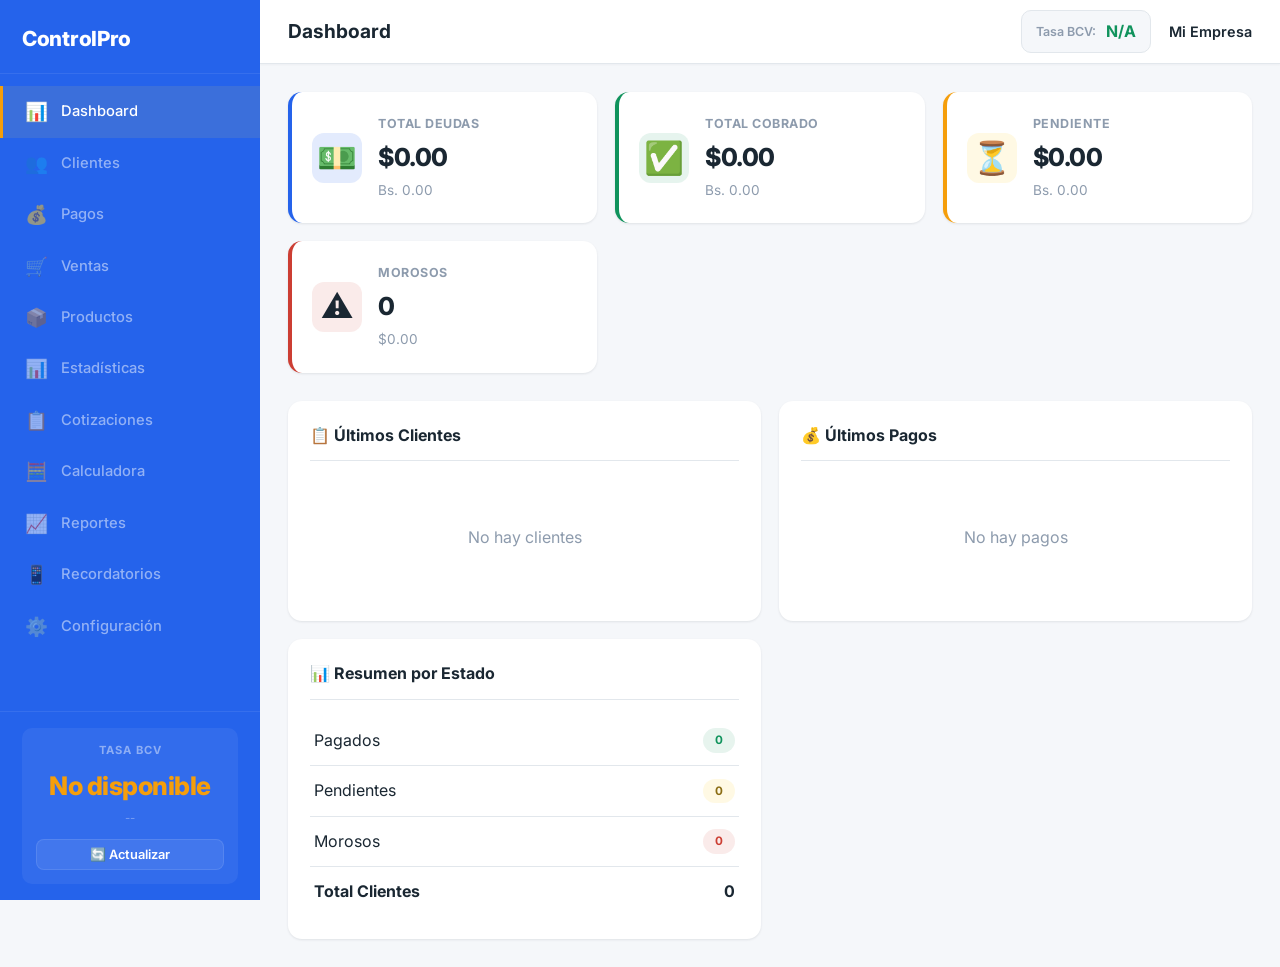
==== index.html @ 700c42d2 "ControlPro v1" ====
<!DOCTYPE html>
<html lang="es">
<head>
    <meta charset="UTF-8">
    <meta name="viewport" content="width=device-width, initial-scale=1.0, maximum-scale=1.0, user-scalable=no">
    <title>ControlPro - Sistema de Gestión de Deudas</title>
    
    <!-- PWA Meta Tags -->
    <meta name="theme-color" content="#2563eb">
    <meta name="apple-mobile-web-app-capable" content="yes">
    <meta name="apple-mobile-web-app-status-bar-style" content="black-translucent">
    <meta name="apple-mobile-web-app-title" content="ControlPro">
    <meta name="description" content="Sistema profesional de gestión de deudas y clientes">
    <meta name="mobile-web-app-capable" content="yes">
    
    <!-- Favicon -->
    <link rel="icon" type="image/svg+xml" href="icon-192.svg">
    <link rel="apple-touch-icon" href="icon-192.svg">
    
    <!-- Manifest -->
    <link rel="manifest" href="manifest.json">
    
    <!-- Fonts -->
    <link rel="preconnect" href="https://fonts.googleapis.com">
    <link href="https://fonts.googleapis.com/css2?family=Inter:wght@300;400;500;600;700&family=Poppins:wght@300;400;500;600;700&display=swap" rel="stylesheet">
    
    <!-- Styles -->
    <link rel="stylesheet" href="style.css">
</head>
<body>
    <div class="app-container">
        <!-- Sidebar -->
        <aside class="sidebar" id="sidebar">
            <div class="sidebar-header">
                <div class="logo-container">
                    <img id="logoImg" src="" alt="Logo" class="logo-img" style="display:none;">
                    <span class="logo-text" id="logoText">ControlPro</span>
                </div>
                <button class="sidebar-toggle" onclick="toggleSidebar()">☰</button>
            </div>
            <nav class="sidebar-nav">
                <a href="#" class="nav-item active" data-section="dashboard">
                    <span class="nav-icon">📊</span>
                    <span class="nav-text">Dashboard</span>
                </a>
                <a href="#" class="nav-item" data-section="clientes">
                    <span class="nav-icon">👥</span>
                    <span class="nav-text">Clientes</span>
                </a>
                <a href="#" class="nav-item" data-section="pagos">
                    <span class="nav-icon">💰</span>
                    <span class="nav-text">Pagos</span>
                </a>
                <a href="#" class="nav-item" data-section="ventas">
                    <span class="nav-icon">🛒</span>
                    <span class="nav-text">Ventas</span>
                </a>
                <a href="#" class="nav-item" data-section="productos">
                    <span class="nav-icon">📦</span>
                    <span class="nav-text">Productos</span>
                </a>
                <a href="#" class="nav-item" data-section="estadisticas">
                    <span class="nav-icon">📊</span>
                    <span class="nav-text">Estadísticas</span>
                </a>
                <a href="#" class="nav-item" data-section="cotizaciones">
                    <span class="nav-icon">📋</span>
                    <span class="nav-text">Cotizaciones</span>
                </a>
                <a href="#" class="nav-item" data-section="calculadora">
                    <span class="nav-icon">🧮</span>
                    <span class="nav-text">Calculadora</span>
                </a>
                <a href="#" class="nav-item" data-section="reportes">
                    <span class="nav-icon">📈</span>
                    <span class="nav-text">Reportes</span>
                </a>
                <a href="#" class="nav-item" data-section="recordatorios">
                    <span class="nav-icon">📱</span>
                    <span class="nav-text">Recordatorios</span>
                </a>
                <a href="#" class="nav-item" data-section="configuracion">
                    <span class="nav-icon">⚙️</span>
                    <span class="nav-text">Configuración</span>
                </a>
            </nav>
            <div class="sidebar-footer">
                <div class="bcv-rate-box">
                    <span class="bcv-label">Tasa BCV</span>
                    <span class="bcv-value" id="tasaBCV">Cargando...</span>
                    <span class="bcv-date" id="fechaBCV">--</span>
                    <button class="btn-refresh" onclick="obtenerTasas()" title="Actualizar">🔄 Actualizar</button>
                </div>
            </div>
        </aside>

        <!-- Main Content -->
        <main class="main-content">
            <!-- Header -->
            <header class="main-header">
                <div class="header-left">
                    <button class="mobile-menu" onclick="toggleSidebar()">☰</button>
                    <h1 id="pageTitle">Dashboard</h1>
                </div>
                <div class="header-right">
                    <div class="currency-display">
                        <span class="currency-label">Tasa BCV:</span>
                        <span class="currency-value" id="headerTasa">Cargando...</span>
                    </div>
                    <div class="user-info">
                        <span id="empresaName">Mi Empresa</span>
                    </div>
                </div>
            </header>

            <!-- Dashboard Section -->
            <section class="content-section active" id="section-dashboard">
                <div class="stats-grid">
                    <div class="stat-card stat-total">
                        <div class="stat-icon">💵</div>
                        <div class="stat-info">
                            <h3>Total Deudas</h3>
                            <p class="stat-primary" id="dashTotalUSD">$0.00</p>
                            <p class="stat-secondary" id="dashTotalBS">Bs. 0.00</p>
                        </div>
                    </div>
                    <div class="stat-card stat-pagado">
                        <div class="stat-icon">✅</div>
                        <div class="stat-info">
                            <h3>Total Cobrado</h3>
                            <p class="stat-primary" id="dashPagadoUSD">$0.00</p>
                            <p class="stat-secondary" id="dashPagadoBS">Bs. 0.00</p>
                        </div>
                    </div>
                    <div class="stat-card stat-pendiente">
                        <div class="stat-icon">⏳</div>
                        <div class="stat-info">
                            <h3>Pendiente</h3>
                            <p class="stat-primary" id="dashPendienteUSD">$0.00</p>
                            <p class="stat-secondary" id="dashPendienteBS">Bs. 0.00</p>
                        </div>
                    </div>
                    <div class="stat-card stat-morosos">
                        <div class="stat-icon">⚠️</div>
                        <div class="stat-info">
                            <h3>Morosos</h3>
                            <p class="stat-primary" id="dashMorosos">0</p>
                            <p class="stat-secondary" id="dashMorososMonto">$0.00</p>
                        </div>
                    </div>
                </div>

                <div class="dashboard-grid">
                    <div class="dashboard-card">
                        <h3>📋 Últimos Clientes</h3>
                        <div id="ultimosClientes"></div>
                    </div>
                    <div class="dashboard-card">
                        <h3>💰 Últimos Pagos</h3>
                        <div id="ultimosPagos"></div>
                    </div>
                    <div class="dashboard-card">
                        <h3>📊 Resumen por Estado</h3>
                        <div id="resumenEstados"></div>
                    </div>
                </div>
            </section>

            <!-- Clientes Section -->
            <section class="content-section" id="section-clientes">
                <div class="section-header">
                    <h2>Gestión de Clientes</h2>
                    <button class="btn-primary" onclick="abrirModalCliente()">+ Nuevo Cliente</button>
                </div>
                
                <div class="filters-bar">
                    <div class="search-box">
                        <input type="text" id="buscarCliente" placeholder="Buscar por nombre, teléfono o email...">
                    </div>
                    <div class="filter-buttons">
                        <button class="filter-btn active" data-filter="todos">Todos</button>
                        <button class="filter-btn" data-filter="pendiente">Pendientes</button>
                        <button class="filter-btn" data-filter="pagado">Pagados</button>
                        <button class="filter-btn" data-filter="moroso">Morosos</button>
                    </div>
                </div>

                <div id="clientesContainer" class="clients-grid"></div>
            </section>

            <!-- Pagos Section -->
            <section class="content-section" id="section-pagos">
                <div class="section-header">
                    <h2>Historial de Pagos</h2>
                </div>
                
                <div class="filters-bar">
                    <div class="search-box">
                        <input type="text" id="buscarPago" placeholder="🔍 Buscar pago...">
                    </div>
                    <div class="date-filter">
                        <input type="date" id="fechaDesde" placeholder="Desde">
                        <input type="date" id="fechaHasta" placeholder="Hasta">
                        <button class="btn-secondary" onclick="filtrarPagos()">Filtrar</button>
                    </div>
                </div>

                <div class="table-container">
                    <table class="data-table">
                        <thead>
                            <tr>
                                <th>Fecha</th>
                                <th>Cliente</th>
                                <th>Monto USD</th>
                                <th>Monto BS</th>
                                <th>Método</th>
                                <th>Notas</th>
                            </tr>
                        </thead>
                        <tbody id="pagosTableBody">
                        </tbody>
                    </table>
                </div>
            </section>

            <!-- Ventas Section (Punto de Venta) -->
            <section class="content-section" id="section-ventas">
                <div class="section-header">
                    <h2>🛒 Punto de Venta</h2>
                    <button class="btn-primary" onclick="nuevaVenta()">+ Nueva Venta</button>
                </div>

                <div class="pos-container">
                    <div class="pos-products">
                        <div class="pos-search-row">
                            <div class="search-box">
                                <input type="text" id="buscarProductoVenta" placeholder="Buscar producto..." oninput="buscarProductoParaVenta()">
                            </div>
                            <select id="ordenVenta" onchange="renderProductosVenta()">
                                <option value="nombre-asc">Nombre A-Z</option>
                                <option value="nombre-desc">Nombre Z-A</option>
                                <option value="precio-asc">Menor precio</option>
                                <option value="precio-desc">Mayor precio</option>
                                <option value="stock-desc">Mas stock</option>
                                <option value="stock-asc">Menos stock</option>
                                <option value="agotados">Solo agotados</option>
                            </select>
                        </div>
                        <div class="products-grid" id="productsGridVenta"></div>
                    </div>
                    <div class="pos-cart">
                        <h3>🛍️ Carrito</h3>
                        <div class="cart-items" id="cartItems">
                            <p class="empty-cart">Carrito vacío</p>
                        </div>
                        <div class="cart-summary">
                            <div class="cart-row">
                                <span>Subtotal:</span>
                                <span id="cartSubtotal">$0.00</span>
                            </div>
                            <div class="cart-row">
                                <span>IVA (16%):</span>
                                <span id="cartIVA">$0.00</span>
                            </div>
                            <div class="cart-row cart-total">
                                <span>TOTAL:</span>
                                <span id="cartTotal">$0.00</span>
                            </div>
                            <div class="cart-row cart-total-bs">
                                <span>Total BS:</span>
                                <span id="cartTotalBS">Bs. 0.00</span>
                            </div>
                        </div>
                        <div class="cart-client">
                            <label>Cliente</label>
                            <div class="cart-client-row">
                                <select id="ventaCliente">
                                    <option value="">Público general</option>
                                </select>
                                <button class="btn-sm btn-primary" onclick="abrirModalClienteRapido()" title="Nuevo cliente">+</button>
                            </div>
                        </div>
                        <div class="cart-method">
                            <label>Método de Pago</label>
                            <select id="ventaMetodo">
                                <option value="efectivo">Efectivo</option>
                                <option value="transferencia">Transferencia</option>
                                <option value="pago movil">Pago Movil</option>
                                <option value="zelle">Zelle</option>
                                <option value="tarjeta">Tarjeta</option>
                            </select>
                        </div>
                        <button class="btn-primary btn-full" onclick="procesarVenta()" id="btnProcesarVenta">Procesar Venta</button>
                        <button class="btn-warning btn-full" onclick="procesarVentaFiada()" id="btnVentaFiada">Venta Fiada</button>
                        <button class="btn-secondary btn-full" onclick="limpiarCarrito()">Vaciar Carrito</button>
                    </div>
                </div>

                <div class="section-header" style="margin-top:30px;">
                    <h2>📋 Historial de Ventas</h2>
                    <div>
                        <input type="date" id="ventasFechaDesde" style="padding:8px;border-radius:8px;border:1px solid #ddd;">
                        <input type="date" id="ventasFechaHasta" style="padding:8px;border-radius:8px;border:1px solid #ddd;">
                        <button class="btn-secondary" onclick="filtrarVentas()">Filtrar</button>
                        <button class="btn-secondary" onclick="exportarVentasCSV()">📥 CSV</button>
                    </div>
                </div>
                <div class="table-container">
                    <table class="data-table">
                        <thead>
                            <tr>
                                <th>#</th>
                                <th>Fecha</th>
                                <th>Cliente</th>
                                <th>Productos</th>
                                <th>Total USD</th>
                                <th>Total BS</th>
                                <th>Método</th>
                                <th>Acciones</th>
                            </tr>
                        </thead>
                        <tbody id="ventasTableBody"></tbody>
                    </table>
                </div>
            </section>

            <!-- Productos Section -->
            <section class="content-section" id="section-productos">
                <div class="section-header">
                    <h2>📦 Gestión de Productos</h2>
                    <button class="btn-primary" onclick="abrirModalProducto()">+ Nuevo Producto</button>
                </div>

                <div class="filters-bar">
                    <div class="search-box">
                        <input type="text" id="buscarProducto" placeholder="Buscar producto..." oninput="renderProductos()">
                    </div>
                    <select id="ordenProductos" onchange="renderProductos()">
                        <option value="nombre-asc">Nombre A-Z</option>
                        <option value="nombre-desc">Nombre Z-A</option>
                        <option value="precio-asc">Menor precio</option>
                        <option value="precio-desc">Mayor precio</option>
                        <option value="stock-desc">Mas stock</option>
                        <option value="stock-asc">Menos stock</option>
                        <option value="agotados">Solo agotados</option>
                    </select>
                </div>

                <div class="table-container">
                    <table class="data-table">
                        <thead>
                            <tr>
                                <th>Código</th>
                                <th>Nombre</th>
                                <th>Descripción</th>
                                <th>Precio USD</th>
                                <th>Precio BS</th>
                                <th>Stock</th>
                                <th>Categoría</th>
                                <th>Estado</th>
                                <th>Acciones</th>
                            </tr>
                        </thead>
                        <tbody id="productosTableBody"></tbody>
                    </table>
                </div>
            </section>

            <!-- Estadísticas Section -->
            <section class="content-section" id="section-estadisticas">
                <div class="section-header">
                    <h2>📊 Estadísticas y Gráficas</h2>
                    <div>
                        <select id="statsPeriodo" onchange="cargarEstadisticas()">
                            <option value="mes">Este Mes</option>
                            <option value="trimestre">Último Trimestre</option>
                            <option value="ano">Este Año</option>
                            <option value="todo">Todo</option>
                        </select>
                    </div>
                </div>

                <div class="stats-grid">
                    <div class="stat-card stat-total">
                        <div class="stat-icon">💰</div>
                        <div class="stat-info">
                            <h3>Ventas del Mes</h3>
                            <p class="stat-primary" id="statsVentasMesUSD">$0.00</p>
                            <p class="stat-secondary" id="statsVentasMesBS">Bs. 0.00</p>
                        </div>
                    </div>
                    <div class="stat-card stat-pagado">
                        <div class="stat-icon">📦</div>
                        <div class="stat-info">
                            <h3>Productos Vendidos</h3>
                            <p class="stat-primary" id="statsProductosVendidos">0</p>
                            <p class="stat-secondary" id="statsTicketPromedio">Ticket promedio: $0.00</p>
                        </div>
                    </div>
                    <div class="stat-card stat-pendiente">
                        <div class="stat-icon">👥</div>
                        <div class="stat-info">
                            <h3>Clientes Atendidos</h3>
                            <p class="stat-primary" id="statsClientesAtendidos">0</p>
                            <p class="stat-secondary" id="statsClientesNuevosMes">0 nuevos este mes</p>
                        </div>
                    </div>
                    <div class="stat-card stat-morosos">
                        <div class="stat-icon">📈</div>
                        <div class="stat-info">
                            <h3>Mejor Día</h3>
                            <p class="stat-primary" id="statsMejorDia">--</p>
                            <p class="stat-secondary" id="statsMejorDiaMonto">$0.00</p>
                        </div>
                    </div>
                </div>

                <div class="dashboard-grid">
                    <div class="dashboard-card chart-card">
                        <h3>📈 Ventas por Mes</h3>
                        <canvas id="chartVentasMes" height="250"></canvas>
                    </div>
                    <div class="dashboard-card chart-card">
                        <h3>🥧 Ventas por Método de Pago</h3>
                        <canvas id="chartMetodosPago" height="250"></canvas>
                    </div>
                    <div class="dashboard-card chart-card">
                        <h3>🏆 Top Productos Más Vendidos</h3>
                        <div id="topProductosVendidos"></div>
                    </div>
                    <div class="dashboard-card chart-card">
                        <h3>📊 Ventas por Día de Semana</h3>
                        <canvas id="chartDiasSemana" height="250"></canvas>
                    </div>
                </div>
            </section>

            <!-- Cotizaciones Section -->
            <section class="content-section" id="section-cotizaciones">
                <div class="section-header">
                    <h2>📋 Cotizaciones</h2>
                    <button class="btn-primary" onclick="nuevaCotizacion()">+ Nueva Cotización</button>
                </div>

                <div class="cotizador-container" id="cotizadorForm" style="display:none;">
                    <div class="cotizador-grid">
                        <div class="cotizador-productos">
                            <h3>Productos</h3>
                            <div class="search-box">
                                <input type="text" id="buscarProductoCotizacion" placeholder="🔍 Buscar producto..." oninput="buscarProductoParaCotizacion()">
                            </div>
                            <div class="products-grid" id="productsGridCotizacion"></div>
                        </div>
                        <div class="cotizador-carrito">
                            <h3>📝 Detalle Cotización</h3>
                            <div class="form-group">
                                <label>Cliente</label>
                                <select id="cotizacionCliente">
                                    <option value="">Sin cliente</option>
                                </select>
                            </div>
                            <div class="form-group">
                                <label>Validez</label>
                                <select id="cotizacionValidez">
                                    <option value="7">7 días</option>
                                    <option value="15" selected>15 días</option>
                                    <option value="30">30 días</option>
                                </select>
                            </div>
                            <div class="form-group">
                                <label>Notas</label>
                                <textarea id="cotizacionNotas" rows="2" placeholder="Condiciones, notas..."></textarea>
                            </div>
                            <div class="cart-items" id="cotizacionItems">
                                <p class="empty-cart">Agregue productos</p>
                            </div>
                            <div class="cart-summary">
                                <div class="cart-row">
                                    <span>Subtotal:</span>
                                    <span id="cotizacionSubtotal">$0.00</span>
                                </div>
                                <div class="cart-row">
                                    <span>IVA (16%):</span>
                                    <span id="cotizacionIVA">$0.00</span>
                                </div>
                                <div class="cart-row cart-total">
                                    <span>TOTAL:</span>
                                    <span id="cotizacionTotal">$0.00</span>
                                </div>
                                <div class="cart-row cart-total-bs">
                                    <span>Total BS:</span>
                                    <span id="cotizacionTotalBS">Bs. 0.00</span>
                                </div>
                            </div>
                            <button class="btn-primary btn-full" onclick="enviarCotizacionWhatsApp()">📱 Enviar por WhatsApp</button>
                            <button class="btn-secondary btn-full" onclick="guardarCotizacion()">💾 Guardar Cotización</button>
                            <button class="btn-secondary btn-full" onclick="cancelarCotizacion()">❌ Cancelar</button>
                        </div>
                    </div>
                </div>

                <div class="table-container" style="margin-top:20px;">
                    <table class="data-table">
                        <thead>
                            <tr>
                                <th>#</th>
                                <th>Fecha</th>
                                <th>Cliente</th>
                                <th>Productos</th>
                                <th>Total</th>
                                <th>Validez</th>
                                <th>Estado</th>
                                <th>Acciones</th>
                            </tr>
                        </thead>
                        <tbody id="cotizacionesTableBody"></tbody>
                    </table>
                </div>
            </section>

            <!-- Calculadora Section -->
            <section class="content-section" id="section-calculadora">
                <div class="section-header">
                    <h2>🧮 Calculadora de Cambio</h2>
                </div>
                <div class="calculadora-container">
                    <div class="calc-card">
                        <h3>Tasa BCV Actual</h3>
                        <div class="calc-tasa" id="calcTasaBCV">Cargando...</div>
                        <div class="calc-tasa-sub" id="calcTasaFecha">--</div>
                    </div>
                    <div class="calc-card">
                        <h3>Converter</h3>
                        <div class="calc-row">
                            <div class="calc-input-group">
                                <label>USD ($)</label>
                                <input type="number" id="calcUSD" step="0.01" placeholder="0.00" oninput="convertirUSD()">
                            </div>
                            <div class="calc-arrow">→</div>
                            <div class="calc-input-group">
                                <label>BS (Bs.)</label>
                                <input type="number" id="calcBS" step="0.01" placeholder="0.00" oninput="convertirBS()">
                            </div>
                        </div>
                    </div>
                    <div class="calc-card">
                        <h3>Conversiones Rápidas</h3>
                        <div class="quick-conversions" id="quickConversions"></div>
                    </div>
                    <div class="calc-card">
                        <h3>Calculadora</h3>
                        <div class="calc-display" id="calcDisplay">0</div>
                        <div class="calc-buttons">
                            <button onclick="calcInput('7')">7</button>
                            <button onclick="calcInput('8')">8</button>
                            <button onclick="calcInput('9')">9</button>
                            <button class="calc-op" onclick="calcInput('/')">÷</button>
                            <button onclick="calcInput('4')">4</button>
                            <button onclick="calcInput('5')">5</button>
                            <button onclick="calcInput('6')">6</button>
                            <button class="calc-op" onclick="calcInput('*')">×</button>
                            <button onclick="calcInput('1')">1</button>
                            <button onclick="calcInput('2')">2</button>
                            <button onclick="calcInput('3')">3</button>
                            <button class="calc-op" onclick="calcInput('-')">−</button>
                            <button onclick="calcInput('0')">0</button>
                            <button onclick="calcInput('.')">.</button>
                            <button onclick="calcClear()">C</button>
                            <button class="calc-op" onclick="calcInput('+')">+</button>
                            <button class="calc-eq" onclick="calcResult()">=</button>
                        </div>
                    </div>
                </div>
            </section>

            <!-- Reportes Section -->
            <section class="content-section" id="section-reportes">
                <div class="section-header">
                    <h2>Reportes y Análisis</h2>
                    <div class="report-actions">
                        <button class="btn-secondary" onclick="exportarCSV()">📥 Exportar CSV</button>
                        <button class="btn-secondary" onclick="imprimirReporte()">🖨️ Imprimir</button>
                    </div>
                </div>
                
                <div class="reports-grid">
                    <div class="report-card">
                        <h3>📊 Resumen General</h3>
                        <div id="resumenGeneral"></div>
                    </div>
                    <div class="report-card">
                        <h3>📅 Pagos por Mes</h3>
                        <div id="pagosPorMes"></div>
                    </div>
                    <div class="report-card">
                        <h3>🏆 Top Clientes</h3>
                        <div id="topClientes"></div>
                    </div>
                    <div class="report-card">
                        <h3>⚠️ Clientes Morosos</h3>
                        <div id="clientesMorososList"></div>
                    </div>
                </div>
            </section>

            <!-- Recordatorios Section -->
            <section class="content-section" id="section-recordatorios">
                <div class="section-header">
                    <h2>📱 Recordatorios WhatsApp</h2>
                </div>
                
                <div class="recordatorio-info">
                    <p>Envía recordatorios de pago personalizados por WhatsApp a tus clientes.</p>
                </div>

                <div class="recordatorios-list" id="recordatoriosList">
                </div>
            </section>

            <!-- Configuración Section -->
            <section class="content-section" id="section-configuracion">
                <div class="section-header">
                    <h2>⚙️ Configuración</h2>
                </div>
                
                <div class="config-grid">
                    <div class="config-card">
                        <h3>🏢 Datos de la Empresa</h3>
                        <div class="config-form">
                            <div class="form-group">
                                <label>Nombre de la Empresa</label>
                                <input type="text" id="configEmpresa" placeholder="Mi Empresa C.A.">
                            </div>
                            <div class="form-group">
                                <label>Teléfono</label>
                                <input type="tel" id="configTelefono" placeholder="+58 412 1234567">
                            </div>
                            <div class="form-group">
                                <label>Email</label>
                                <input type="email" id="configEmail" placeholder="contacto@empresa.com">
                            </div>
                            <div class="form-group">
                                <label>Dirección</label>
                                <input type="text" id="configDireccion" placeholder="Caracas, Venezuela">
                            </div>
                            <button class="btn-primary" onclick="guardarConfigEmpresa()">Guardar Datos</button>
                        </div>
                    </div>

                    <div class="config-card">
                        <h3>🎨 Personalización Visual</h3>
                        <div class="config-form">
                            <div class="form-group">
                                <label>Logo de la Empresa</label>
                                <div class="logo-upload">
                                    <input type="file" id="logoUpload" accept="image/*" onchange="subirLogo(event)">
                                    <div class="logo-preview" id="logoPreview">
                                        <span>Sin logo</span>
                                    </div>
                                </div>
                                <button class="btn-secondary" onclick="eliminarLogo()">Eliminar Logo</button>
                            </div>
                            <div class="form-group">
                                <label>Color Principal</label>
                                <div class="color-picker-row">
                                    <input type="color" id="colorPrimario" value="#2563eb">
                                    <span id="colorPrimarioHex">#2563eb</span>
                                </div>
                            </div>
                            <div class="form-group">
                                <label>Color Secundario</label>
                                <div class="color-picker-row">
                                    <input type="color" id="colorSecundario" value="#10b981">
                                    <span id="colorSecundarioHex">#10b981</span>
                                </div>
                            </div>
                            <div class="form-group">
                                <label>Color de Acento</label>
                                <div class="color-picker-row">
                                    <input type="color" id="colorAcento" value="#f59e0b">
                                    <span id="colorAcentoHex">#f59e0b</span>
                                </div>
                            </div>
                            <div class="form-group">
                                <label>Tipo de Fuente</label>
                                <select id="configFont">
                                    <option value="'Inter', sans-serif">Inter</option>
                                    <option value="'Poppins', sans-serif">Poppins</option>
                                    <option value="'Segoe UI', sans-serif">Segoe UI</option>
                                    <option value="Arial, sans-serif">Arial</option>
                                </select>
                            </div>
                            <div class="form-group">
                                <label>Tamaño de Fuente Base</label>
                                <select id="configFontSize">
                                    <option value="14px">Pequeño (14px)</option>
                                    <option value="16px" selected>Normal (16px)</option>
                                    <option value="18px">Grande (18px)</option>
                                </select>
                            </div>
                            <button class="btn-primary" onclick="aplicarPersonalizacion()">Aplicar Cambios</button>
                        </div>
                    </div>

                    <div class="config-card">
                        <h3>💱 Configuración de Moneda</h3>
                        <div class="config-form">
                            <div class="form-group">
                                <label>Moneda Principal</label>
                                <select id="configMonedaPrincipal">
                                    <option value="USD">Dólares ($)</option>
                                    <option value="BS">Bolívares (Bs.)</option>
                                </select>
                            </div>
                            <div class="form-group">
                                <label>Mostrar ambas monedas</label>
                                <label class="toggle-switch">
                                    <input type="checkbox" id="configAmbasMonedas" checked>
                                    <span class="toggle-slider"></span>
                                </label>
                            </div>
                            <button class="btn-primary" onclick="guardarConfigMoneda()">Guardar</button>
                        </div>
                    </div>

                    <div class="config-card">
                        <h3>📱 Mensajes de WhatsApp</h3>
                        <div class="config-form">
                            <div class="form-group">
                                <label>Mensaje de Recordatorio (Pendiente)</label>
                                <textarea id="msgRecordatorio" rows="4">Hola {nombre}, te recordamos tu pago pendiente de ${monto} (Bs. {monto_bs}). Vence el {fecha}. ¿Ya realizaste tu pago?</textarea>
                            </div>
                            <div class="form-group">
                                <label>Mensaje de Atraso</label>
                                <textarea id="msgAtraso" rows="4">Hola {nombre}, tu pago de ${monto} (Bs. {monto_bs}) está atrasado por {dias} días. Por favor ponte al día. ¡Gracias!</textarea>
                            </div>
                            <button class="btn-primary" onclick="guardarMensajes()">Guardar Mensajes</button>
                        </div>
                    </div>

                    <div class="config-card">
                        <h3>🗄️ Datos</h3>
                        <div class="config-form">
                            <button class="btn-secondary" onclick="exportarDatos()">📥 Exportar Todos los Datos</button>
                            <button class="btn-secondary" onclick="document.getElementById('importarInput').click()">📤 Importar Datos</button>
                            <input type="file" id="importarInput" accept=".json" style="display:none" onchange="importarDatos(event)">
                            <button class="btn-danger" onclick="limpiarTodosDatos()">🗑️ Limpiar Todos los Datos</button>
                        </div>
                    </div>
                </div>
            </section>
        </main>
    </div>

    <!-- Modal Agregar/Editar Cliente -->
    <div class="modal" id="clienteModal">
        <div class="modal-content modal-lg">
            <div class="modal-header">
                <h2 id="clienteModalTitle">Nuevo Cliente</h2>
                <span class="close-modal" onclick="cerrarModal('clienteModal')">&times;</span>
            </div>
            <form id="clienteForm">
                <input type="hidden" id="clienteEditId">
                <div class="form-row">
                    <div class="form-group">
                        <label>Nombre *</label>
                        <input type="text" id="cNombre" required>
                    </div>
                    <div class="form-group">
                        <label>Cédula/RIF</label>
                        <input type="text" id="cCedula" placeholder="V-12345678">
                    </div>
                </div>
                <div class="form-row">
                    <div class="form-group">
                        <label>Teléfono (WhatsApp) *</label>
                        <input type="tel" id="cTelefono" placeholder="+58 412 1234567" required>
                    </div>
                    <div class="form-group">
                        <label>Email</label>
                        <input type="email" id="cEmail">
                    </div>
                </div>
                <div class="form-row">
                    <div class="form-group">
                        <label>Moneda *</label>
                        <select id="cMoneda">
                            <option value="USD">Dólares ($)</option>
                            <option value="BS">Bolívares (Bs.)</option>
                        </select>
                    </div>
                    <div class="form-group">
                        <label>Monto Total *</label>
                        <input type="number" id="cMonto" step="0.01" min="0" required>
                    </div>
                </div>
                <div class="form-row">
                    <div class="form-group">
                        <label>Equivalente</label>
                        <input type="text" id="cMontoConvertido" readonly class="input-readonly">
                    </div>
                    <div class="form-group">
                        <label>Tasa BCV al crear</label>
                        <input type="text" id="cTasaBCV" readonly class="input-readonly">
                    </div>
                </div>
                <div class="form-row">
                    <div class="form-group">
                        <label>Fecha Inicio *</label>
                        <input type="date" id="cFechaInicio" required>
                    </div>
                    <div class="form-group">
                        <label>Fecha Vencimiento *</label>
                        <input type="date" id="cFechaVencimiento" required>
                    </div>
                </div>
                <div class="form-group">
                    <label>Dirección</label>
                    <input type="text" id="cDireccion" placeholder="Dirección del cliente">
                </div>
                <div class="form-group">
                    <label>Descripción / Notas</label>
                    <textarea id="cDescripcion" rows="2"></textarea>
                </div>
                <div class="modal-actions">
                    <button type="button" class="btn-secondary" onclick="cerrarModal('clienteModal')">Cancelar</button>
                    <button type="submit" class="btn-primary">Guardar Cliente</button>
                </div>
            </form>
        </div>
    </div>

    <!-- Modal Registrar Pago -->
    <div class="modal" id="pagoModal">
        <div class="modal-content">
            <div class="modal-header">
                <h2>Registrar Pago</h2>
                <span class="close-modal" onclick="cerrarModal('pagoModal')">&times;</span>
            </div>
            <form id="pagoForm">
                <input type="hidden" id="pClienteId">
                <input type="hidden" id="pClienteMoneda">
                <div class="pago-cliente-info" id="pagoClienteInfo"></div>
                <div class="form-group">
                    <label>Monto del Pago *</label>
                    <input type="number" id="pMonto" step="0.01" min="0" required>
                    <small id="pMontoInfo"></small>
                </div>
                <div class="form-group">
                    <label>Equivalente</label>
                    <input type="text" id="pMontoConvertido" readonly class="input-readonly">
                </div>
                <div class="form-group">
                    <label>Fecha del Pago *</label>
                    <input type="date" id="pFecha" required>
                </div>
                <div class="form-group">
                    <label>Método de Pago *</label>
                    <select id="pMetodo">
                        <option value="efectivo">Efectivo</option>
                        <option value="transferencia">Transferencia</option>
                        <option value="pago movil">Pago Móvil</option>
                        <option value="zelle">Zelle</option>
                        <option value="paypal">PayPal</option>
                        <option value="tarjeta">Tarjeta</option>
                        <option value="otro">Otro</option>
                    </select>
                </div>
                <div class="form-group">
                    <label>Referencia / Número</label>
                    <input type="text" id="pReferencia" placeholder="Número de referencia">
                </div>
                <div class="form-group">
                    <label>Notas</label>
                    <textarea id="pNotas" rows="2"></textarea>
                </div>
                <div class="modal-actions">
                    <button type="button" class="btn-secondary" onclick="cerrarModal('pagoModal')">Cancelar</button>
                    <button type="submit" class="btn-primary">Registrar Pago</button>
                </div>
            </form>
        </div>
    </div>

    <!-- Modal Detalles Cliente -->
    <div class="modal" id="detallesModal">
        <div class="modal-content modal-lg">
            <div class="modal-header">
                <h2>Detalles del Cliente</h2>
                <span class="close-modal" onclick="cerrarModal('detallesModal')">&times;</span>
            </div>
            <div id="detallesContenido"></div>
        </div>
    </div>

    <!-- Modal Producto -->
    <div class="modal" id="productoModal">
        <div class="modal-content">
            <div class="modal-header">
                <h2 id="productoModalTitle">Nuevo Producto</h2>
                <span class="close-modal" onclick="cerrarModal('productoModal')">&times;</span>
            </div>
            <form id="productoForm">
                <input type="hidden" id="productoEditId">
                <div class="form-row">
                    <div class="form-group">
                        <label>Código *</label>
                        <input type="text" id="prodCodigo" placeholder="Ej: PROD001" required>
                    </div>
                    <div class="form-group">
                        <label>Nombre *</label>
                        <input type="text" id="prodNombre" required>
                    </div>
                </div>
                <div class="form-group">
                    <label>Descripción</label>
                    <textarea id="prodDescripcion" rows="2"></textarea>
                </div>
                <div class="form-row">
                    <div class="form-group">
                        <label>Precio USD *</label>
                        <input type="number" id="prodPrecioUSD" step="0.01" min="0" required oninput="convertirPrecioProd()">
                    </div>
                    <div class="form-group">
                        <label>Precio BS</label>
                        <input type="text" id="prodPrecioBS" readonly class="input-readonly">
                    </div>
                </div>
                <div class="form-row">
                    <div class="form-group">
                        <label>Stock *</label>
                        <input type="number" id="prodStock" min="0" required>
                    </div>
                    <div class="form-group">
                        <label>Categoría</label>
                        <input type="text" id="prodCategoria" placeholder="Ej: Electrónica">
                    </div>
                </div>
                <div class="modal-actions">
                    <button type="button" class="btn-secondary" onclick="cerrarModal('productoModal')">Cancelar</button>
                    <button type="submit" class="btn-primary">Guardar Producto</button>
                </div>
            </form>
        </div>
    </div>

    <!-- Modal Detalle Venta -->
    <div class="modal" id="detalleVentaModal">
        <div class="modal-content modal-lg">
            <div class="modal-header">
                <h2>Detalle de Venta</h2>
                <span class="close-modal" onclick="cerrarModal('detalleVentaModal')">&times;</span>
            </div>
            <div id="detalleVentaContenido"></div>
        </div>
    </div>

    <!-- Modal Cliente Rápido (para POS) -->
    <div class="modal" id="clienteRapidoModal">
        <div class="modal-content">
            <div class="modal-header">
                <h2>Nuevo Cliente (Rápido)</h2>
                <span class="close-modal" onclick="cerrarModal('clienteRapidoModal')">&times;</span>
            </div>
            <form id="clienteRapidoForm">
                <div class="form-group">
                    <label>Nombre *</label>
                    <input type="text" id="crNombre" required placeholder="Nombre del cliente">
                </div>
                <div class="form-row">
                    <div class="form-group">
                        <label>Teléfono (WhatsApp) *</label>
                        <input type="tel" id="crTelefono" placeholder="+58 412 1234567" required>
                    </div>
                    <div class="form-group">
                        <label>Cédula/RIF</label>
                        <input type="text" id="crCedula" placeholder="V-12345678">
                    </div>
                </div>
                <div class="form-group">
                    <label>Email</label>
                    <input type="email" id="crEmail">
                </div>
                <div class="modal-actions">
                    <button type="button" class="btn-secondary" onclick="cerrarModal('clienteRapidoModal')">Cancelar</button>
                    <button type="submit" class="btn-primary">Crear y Seleccionar</button>
                </div>
            </form>
        </div>
    </div>

    <!-- Modal Detalle Cotización -->
    <div class="modal" id="detalleCotizacionModal">
        <div class="modal-content modal-lg">
            <div class="modal-header">
                <h2>Detalle de Cotización</h2>
                <span class="close-modal" onclick="cerrarModal('detalleCotizacionModal')">&times;</span>
            </div>
            <div id="detalleCotizacionContenido"></div>
        </div>
    </div>

    <!-- Chart.js CDN -->
    <script src="https://cdn.jsdelivr.net/npm/chart.js@4.4.1/dist/chart.umd.min.js"></script>

    <script src="app.js"></script>
    <script>
        // Registrar Service Worker para PWA
        if ('serviceWorker' in navigator) {
            window.addEventListener('load', () => {
                navigator.serviceWorker.register('/sw.js')
                    .then(reg => console.log('Service Worker registrado:', reg.scope))
                    .catch(err => console.log('Error al registrar SW:', err));
            });
        }
        
        // Detectar si se puede instalar
        let deferredPrompt;
        window.addEventListener('beforeinstallprompt', (e) => {
            e.preventDefault();
            deferredPrompt = e;
            
            // Mostrar botón de instalación
            const installBtn = document.createElement('button');
            installBtn.id = 'installBtn';
            installBtn.className = 'btn-primary';
            installBtn.style.cssText = 'position:fixed;bottom:80px;right:20px;z-index:1000;padding:12px 20px;border-radius:25px;box-shadow:0 4px 15px rgba(0,0,0,0.3);';
            installBtn.textContent = '📱 Instalar App';
            installBtn.onclick = async () => {
                deferredPrompt.prompt();
                const { outcome } = await deferredPrompt.userChoice;
                if (outcome === 'accepted') {
                    installBtn.remove();
                }
                deferredPrompt = null;
            };
            document.body.appendChild(installBtn);
        });
    </script>
    <div id="toastContainer"></div>
</body>
</html>
---- style.css ----
/* ================================================================
   Azo Medi — Brand Design System
   ================================================================ */

:root {
  /* Brand Palette */
  --primary: #1A2732;
  --primary-hover: #243442;
  --primary-light: rgba(26, 39, 50, 0.08);
  --secondary: #5C7389;
  --secondary-light: rgba(92, 115, 137, 0.12);
  --accent: #FED74D;
  --accent-hover: #EBC43C;
  --accent-light: rgba(254, 215, 77, 0.15);
  --success: #10935C;
  --success-hover: #0D7A4D;
  --success-light: rgba(16, 147, 92, 0.10);
  --danger: #CC3E33;
  --danger-hover: #B5352B;
  --danger-light: rgba(204, 62, 51, 0.10);
  --whatsapp: #10935C;
  --whatsapp-hover: #0D7A4D;

  /* Neutrals */
  --border: #C3CCD5;
  --border-light: #E2E7EC;
  --bg: #F5F7FA;
  --white: #FFFFFF;
  --text-primary: #1A2732;
  --text-secondary: #5C7389;
  --text-muted: #8D9BAD;

  /* Elevation */
  --shadow-xs: 0 1px 2px rgba(26, 39, 50, 0.04);
  --shadow-sm: 0 1px 3px rgba(26, 39, 50, 0.06), 0 1px 2px rgba(26, 39, 50, 0.04);
  --shadow-md: 0 4px 12px rgba(26, 39, 50, 0.08), 0 2px 4px rgba(26, 39, 50, 0.04);
  --shadow-lg: 0 12px 32px rgba(26, 39, 50, 0.12), 0 4px 8px rgba(26, 39, 50, 0.06);

  /* Layout */
  --sidebar-width: 260px;
  --header-height: 64px;
  --radius: 10px;
  --radius-lg: 14px;
  --radius-pill: 100px;

  /* Typography */
  --font-family: 'Nunito Sans', -apple-system, BlinkMacSystemFont, 'Segoe UI', sans-serif;
  --font-size-base: 15px;
}

/* ================================================================
   Reset & Base
   ================================================================ */

*, *::before, *::after {
  margin: 0;
  padding: 0;
  box-sizing: border-box;
}

html {
  scroll-behavior: smooth;
  -webkit-font-smoothing: antialiased;
  -moz-osx-font-smoothing: grayscale;
}

body {
  font-family: var(--font-family);
  font-size: var(--font-size-base);
  background: var(--bg);
  color: var(--text-primary);
  line-height: 1.6;
  overflow-x: hidden;
}

a { color: inherit; text-decoration: none; }

img { max-width: 100%; display: block; }

input, select, textarea, button {
  font-family: inherit;
  font-size: inherit;
}

/* ================================================================
   App Container
   ================================================================ */

.app-container {
  display: flex;
  min-height: 100vh;
}

/* ================================================================
   Sidebar
   ================================================================ */

.sidebar {
  width: var(--sidebar-width);
  background: var(--primary);
  color: var(--white);
  position: fixed;
  height: 100vh;
  display: flex;
  flex-direction: column;
  z-index: 100;
  transition: transform 0.3s cubic-bezier(0.4, 0, 0.2, 1);
  overflow: hidden;
}

.sidebar-header {
  padding: 22px 22px 18px;
  border-bottom: 1px solid rgba(255, 255, 255, 0.08);
  display: flex;
  align-items: center;
  justify-content: space-between;
  flex-shrink: 0;
}

.logo-container {
  display: flex;
  align-items: center;
  gap: 12px;
}

.logo-img {
  height: 34px;
  width: auto;
}

.logo-text {
  font-size: 1.3rem;
  font-weight: 800;
  letter-spacing: -0.3px;
  color: var(--white);
}

.sidebar-toggle {
  background: none;
  border: none;
  color: var(--white);
  font-size: 1.3rem;
  cursor: pointer;
  display: none;
  padding: 4px;
  border-radius: 6px;
  transition: background 0.2s;
}

.sidebar-toggle:hover {
  background: rgba(255, 255, 255, 0.1);
}

.sidebar-nav {
  flex: 1;
  padding: 12px 0;
  overflow-y: auto;
  scrollbar-width: thin;
  scrollbar-color: rgba(255, 255, 255, 0.15) transparent;
}

.sidebar-nav::-webkit-scrollbar {
  width: 4px;
}

.sidebar-nav::-webkit-scrollbar-thumb {
  background: rgba(255, 255, 255, 0.15);
  border-radius: 4px;
}

.nav-item {
  display: flex;
  align-items: center;
  padding: 11px 22px;
  color: rgba(255, 255, 255, 0.5);
  text-decoration: none;
  transition: all 0.2s cubic-bezier(0.4, 0, 0.2, 1);
  gap: 14px;
  border-left: 3px solid transparent;
  font-weight: 500;
  font-size: 0.92rem;
}

.nav-item:hover {
  background: rgba(255, 255, 255, 0.06);
  color: rgba(255, 255, 255, 0.85);
}

.nav-item.active {
  color: var(--white);
  background: rgba(254, 215, 77, 0.10);
  border-left-color: var(--accent);
}

.nav-icon {
  font-size: 1.15rem;
  width: 22px;
  text-align: center;
  flex-shrink: 0;
}

.nav-text {
  font-size: 0.92rem;
}

.sidebar-footer {
  padding: 16px 22px;
  border-top: 1px solid rgba(255, 255, 255, 0.08);
  flex-shrink: 0;
}

.bcv-rate-box {
  background: rgba(255, 255, 255, 0.06);
  padding: 14px;
  border-radius: var(--radius);
  text-align: center;
}

.bcv-label {
  display: block;
  font-size: 0.7rem;
  color: rgba(255, 255, 255, 0.45);
  text-transform: uppercase;
  letter-spacing: 1px;
  font-weight: 700;
}

.bcv-value {
  display: block;
  font-size: 1.6rem;
  font-weight: 800;
  color: var(--accent);
  margin: 6px 0 2px;
  letter-spacing: -0.5px;
}

.bcv-date {
  display: block;
  font-size: 0.72rem;
  color: rgba(255, 255, 255, 0.35);
  margin-bottom: 12px;
}

.btn-refresh {
  background: rgba(255, 255, 255, 0.08);
  border: 1px solid rgba(255, 255, 255, 0.1);
  color: var(--white);
  padding: 7px 14px;
  border-radius: 8px;
  cursor: pointer;
  font-size: 0.8rem;
  font-weight: 600;
  width: 100%;
  transition: all 0.2s;
}

.btn-refresh:hover {
  background: rgba(255, 255, 255, 0.15);
  border-color: rgba(255, 255, 255, 0.2);
}

/* ================================================================
   Main Content
   ================================================================ */

.main-content {
  flex: 1;
  margin-left: var(--sidebar-width);
  min-height: 100vh;
}

.main-header {
  height: var(--header-height);
  background: var(--white);
  border-bottom: 1px solid var(--border-light);
  display: flex;
  align-items: center;
  justify-content: space-between;
  padding: 0 28px;
  position: sticky;
  top: 0;
  z-index: 50;
  box-shadow: var(--shadow-xs);
}

.header-left {
  display: flex;
  align-items: center;
  gap: 16px;
}

.header-left h1 {
  font-size: 1.2rem;
  font-weight: 700;
  color: var(--text-primary);
}

.mobile-menu {
  display: none;
  background: none;
  border: none;
  font-size: 1.4rem;
  cursor: pointer;
  color: var(--text-primary);
  padding: 4px;
}

.header-right {
  display: flex;
  align-items: center;
  gap: 18px;
}

.currency-display {
  display: flex;
  align-items: center;
  gap: 10px;
  background: var(--bg);
  padding: 8px 14px;
  border-radius: var(--radius);
  border: 1px solid var(--border-light);
}

.currency-label {
  font-size: 0.78rem;
  color: var(--text-muted);
  font-weight: 600;
}

.currency-value {
  font-weight: 700;
  color: var(--success);
}

.user-info {
  font-weight: 600;
  font-size: 0.9rem;
  color: var(--text-primary);
}

/* ================================================================
   Content Sections
   ================================================================ */

.content-section {
  display: none;
  padding: 28px;
}

.content-section.active {
  display: block;
  animation: fadeIn 0.25s ease;
}

@keyframes fadeIn {
  from { opacity: 0; transform: translateY(6px); }
  to { opacity: 1; transform: translateY(0); }
}

.section-header {
  display: flex;
  justify-content: space-between;
  align-items: center;
  margin-bottom: 24px;
  flex-wrap: wrap;
  gap: 14px;
}

.section-header h2 {
  font-size: 1.45rem;
  font-weight: 700;
  color: var(--text-primary);
}

/* ================================================================
   Dashboard Grid & Stat Cards
   ================================================================ */

.stats-grid {
  display: grid;
  grid-template-columns: repeat(auto-fit, minmax(240px, 1fr));
  gap: 18px;
  margin-bottom: 28px;
}

.stat-card {
  background: var(--white);
  padding: 22px 20px;
  border-radius: var(--radius-lg);
  display: flex;
  align-items: center;
  gap: 16px;
  box-shadow: var(--shadow-sm);
  border-left: 4px solid transparent;
  transition: box-shadow 0.25s, transform 0.25s;
}

.stat-card:hover {
  box-shadow: var(--shadow-md);
  transform: translateY(-1px);
}

.stat-card.stat-total { border-left-color: var(--primary); }
.stat-card.stat-pagado { border-left-color: var(--success); }
.stat-card.stat-pendiente { border-left-color: var(--accent); }
.stat-card.stat-morosos { border-left-color: var(--danger); }

.stat-icon {
  font-size: 2rem;
  width: 50px;
  height: 50px;
  display: flex;
  align-items: center;
  justify-content: center;
  border-radius: 12px;
  background: var(--bg);
}

.stat-card.stat-total .stat-icon { background: var(--primary-light); }
.stat-card.stat-pagado .stat-icon { background: var(--success-light); }
.stat-card.stat-pendiente .stat-icon { background: var(--accent-light); }
.stat-card.stat-morosos .stat-icon { background: var(--danger-light); }

.stat-info h3 {
  font-size: 0.78rem;
  color: var(--text-muted);
  text-transform: uppercase;
  letter-spacing: 0.5px;
  font-weight: 700;
  margin-bottom: 4px;
}

.stat-primary {
  font-size: 1.55rem;
  font-weight: 800;
  color: var(--text-primary);
  letter-spacing: -0.5px;
}

.stat-value {
  font-size: 1.55rem;
  font-weight: 800;
  color: var(--text-primary);
  letter-spacing: -0.5px;
}

.stat-label {
  font-size: 0.78rem;
  color: var(--text-muted);
  text-transform: uppercase;
  letter-spacing: 0.5px;
  font-weight: 700;
  margin-bottom: 4px;
}

.stat-secondary {
  font-size: 0.85rem;
  color: var(--text-muted);
  margin-top: 2px;
}

.dashboard-grid {
  display: grid;
  grid-template-columns: repeat(auto-fit, minmax(360px, 1fr));
  gap: 18px;
}

.dashboard-card {
  background: var(--white);
  padding: 22px;
  border-radius: var(--radius-lg);
  box-shadow: var(--shadow-sm);
}

.dashboard-card h3 {
  font-size: 1rem;
  font-weight: 700;
  margin-bottom: 16px;
  padding-bottom: 12px;
  border-bottom: 1px solid var(--border-light);
  color: var(--text-primary);
}

/* ================================================================
   Client Cards
   ================================================================ */

.clients-grid {
  display: grid;
  grid-template-columns: repeat(auto-fill, minmax(320px, 1fr));
  gap: 20px;
}

.client-card {
  background: var(--white);
  border-radius: var(--radius-lg);
  box-shadow: var(--shadow-sm);
  overflow: hidden;
  transition: transform 0.2s ease, box-shadow 0.2s ease;
  border: 1px solid var(--border-light);
}

.client-card:hover {
  transform: translateY(-2px);
  box-shadow: var(--shadow-md);
}

.client-card-header {
  display: flex;
  align-items: center;
  gap: 14px;
  padding: 18px 20px 14px;
  border-bottom: 1px solid var(--border-light);
}

.client-avatar {
  width: 48px;
  height: 48px;
  border-radius: 50%;
  background: var(--primary);
  color: var(--white);
  display: flex;
  align-items: center;
  justify-content: center;
  font-size: 1.2rem;
  font-weight: 700;
  flex-shrink: 0;
}

.client-card-title {
  display: flex;
  align-items: center;
  gap: 10px;
  flex-wrap: wrap;
}

.client-card-title h4 {
  margin: 0;
  font-size: 1rem;
  color: var(--text-primary);
}

.client-card-body {
  padding: 16px 20px;
}

.client-info-row {
  display: flex;
  justify-content: space-between;
  align-items: center;
  padding: 5px 0;
  font-size: 0.88rem;
  border-bottom: 1px solid var(--border-light);
}

.client-info-row:last-of-type {
  border-bottom: none;
}

.client-info-label {
  color: var(--text-muted);
  font-weight: 500;
  font-size: 0.82rem;
  text-transform: uppercase;
  letter-spacing: 0.03em;
}

.text-navy { color: var(--primary); font-weight: 600; }
.text-green { color: var(--success); font-weight: 600; }
.text-red { color: var(--danger); font-weight: 600; }

.client-progress {
  display: flex;
  align-items: center;
  gap: 10px;
  margin-top: 10px;
}

.client-progress-bar {
  flex: 1;
  height: 6px;
  background: var(--border);
  border-radius: 3px;
  overflow: hidden;
}

.client-progress-fill {
  height: 100%;
  background: var(--success);
  border-radius: 3px;
  transition: width 0.3s ease;
}

.client-progress span {
  font-size: 0.8rem;
  font-weight: 600;
  color: var(--text-muted);
  min-width: 36px;
  text-align: right;
}

.client-card-actions {
  display: flex;
  gap: 8px;
  padding: 14px 20px;
  border-top: 1px solid var(--border-light);
  flex-wrap: wrap;
}

.client-card-actions .btn-sm {
  flex: 1;
  min-width: 0;
  justify-content: center;
  white-space: nowrap;
}

/* ================================================================
   Tables
   ================================================================ */

.table-container {
  background: var(--white);
  border-radius: var(--radius-lg);
  box-shadow: var(--shadow-sm);
  overflow: hidden;
}

.data-table {
  width: 100%;
  border-collapse: collapse;
}

.data-table th {
  background: var(--bg);
  padding: 13px 18px;
  text-align: left;
  font-size: 0.78rem;
  font-weight: 700;
  color: var(--text-secondary);
  text-transform: uppercase;
  letter-spacing: 0.4px;
  border-bottom: 1px solid var(--border-light);
}

.data-table td {
  padding: 13px 18px;
  border-bottom: 1px solid var(--border-light);
  font-size: 0.9rem;
  color: var(--text-primary);
  vertical-align: middle;
}

.data-table tbody tr {
  transition: background 0.15s;
}

.data-table tbody tr:hover {
  background: rgba(26, 39, 50, 0.02);
}

.data-table tbody tr:nth-child(even) {
  background: rgba(245, 247, 250, 0.5);
}

.data-table tbody tr:nth-child(even):hover {
  background: rgba(26, 39, 50, 0.04);
}

/* ================================================================
   Filters & Search
   ================================================================ */

.filters-bar {
  display: flex;
  gap: 14px;
  margin-bottom: 20px;
  flex-wrap: wrap;
  align-items: center;
}

.search-box {
  position: relative;
}

.search-box input,
.date-filter input {
  padding: 10px 16px;
  border: 1px solid var(--border);
  border-radius: var(--radius);
  font-size: 0.9rem;
  min-width: 260px;
  background: var(--white);
  color: var(--text-primary);
  transition: border-color 0.2s, box-shadow 0.2s;
}

.search-box input::placeholder,
.date-filter input::placeholder {
  color: var(--text-muted);
}

.search-box input:focus,
.date-filter input:focus {
  outline: none;
  border-color: var(--primary);
  box-shadow: 0 0 0 3px var(--primary-light);
}

.filter-buttons {
  display: flex;
  gap: 8px;
  flex-wrap: wrap;
}

.filter-btn {
  padding: 8px 18px;
  border: 1px solid var(--border);
  background: var(--white);
  border-radius: var(--radius-pill);
  font-size: 0.85rem;
  font-weight: 600;
  color: var(--text-secondary);
  cursor: pointer;
  transition: all 0.2s;
}

.filter-btn:hover {
  border-color: var(--primary);
  color: var(--primary);
  background: var(--primary-light);
}

.filter-btn.active {
  background: var(--primary);
  color: var(--white);
  border-color: var(--primary);
}

.date-filter {
  display: flex;
  gap: 10px;
  align-items: center;
}

.date-filter input {
  min-width: 160px;
}

/* ================================================================
   Badges
   ================================================================ */

.badge {
  display: inline-block;
  padding: 4px 12px;
  border-radius: var(--radius-pill);
  font-size: 0.73rem;
  font-weight: 700;
  text-transform: uppercase;
  letter-spacing: 0.3px;
  line-height: 1.4;
}

.badge-pagado {
  background: var(--success-light);
  color: var(--success);
}

.badge-pendiente {
  background: var(--accent-light);
  color: #8B6D14;
}

.badge-moroso {
  background: var(--danger-light);
  color: var(--danger);
}

/* ================================================================
   Buttons
   ================================================================ */

.btn-primary {
  background: var(--primary);
  color: var(--white);
  padding: 10px 22px;
  border: none;
  border-radius: var(--radius);
  font-size: 0.9rem;
  font-weight: 600;
  cursor: pointer;
  transition: background 0.2s, box-shadow 0.2s, transform 0.15s;
  display: inline-flex;
  align-items: center;
  justify-content: center;
  gap: 8px;
}

.btn-primary:hover {
  background: var(--primary-hover);
  box-shadow: var(--shadow-md);
}

.btn-primary:active {
  transform: scale(0.98);
}

.btn-secondary {
  background: var(--white);
  color: var(--text-secondary);
  padding: 10px 22px;
  border: 1px solid var(--border);
  border-radius: var(--radius);
  font-size: 0.9rem;
  font-weight: 600;
  cursor: pointer;
  transition: all 0.2s;
  display: inline-flex;
  align-items: center;
  justify-content: center;
  gap: 8px;
}

.btn-secondary:hover {
  background: var(--bg);
  border-color: var(--text-muted);
  color: var(--text-primary);
}

.btn-danger {
  background: var(--danger);
  color: var(--white);
  padding: 10px 22px;
  border: none;
  border-radius: var(--radius);
  font-size: 0.9rem;
  font-weight: 600;
  cursor: pointer;
  transition: background 0.2s, box-shadow 0.2s, transform 0.15s;
  display: inline-flex;
  align-items: center;
  justify-content: center;
  gap: 8px;
}

.btn-danger:hover {
  background: var(--danger-hover);
  box-shadow: 0 4px 12px rgba(204, 62, 51, 0.3);
}

.btn-warning {
  background: var(--accent);
  color: var(--primary);
  padding: 10px 22px;
  border: none;
  border-radius: var(--radius);
  font-size: 0.9rem;
  font-weight: 700;
  cursor: pointer;
  transition: background 0.2s, box-shadow 0.2s, transform 0.15s;
  display: inline-flex;
  align-items: center;
  justify-content: center;
  gap: 8px;
}

.btn-warning:hover {
  background: var(--accent-hover);
  box-shadow: 0 4px 12px rgba(254, 215, 77, 0.4);
}

.btn-warning:active {
  transform: scale(0.98);
}

.btn-success {
  background: var(--success);
  color: var(--white);
  padding: 10px 22px;
  border: none;
  border-radius: var(--radius);
  font-size: 0.9rem;
  font-weight: 600;
  cursor: pointer;
  transition: background 0.2s, box-shadow 0.2s, transform 0.15s;
  display: inline-flex;
  align-items: center;
  justify-content: center;
  gap: 8px;
}

.btn-success:hover {
  background: var(--success-hover);
  box-shadow: 0 4px 12px rgba(16, 147, 92, 0.3);
}

.btn-whatsapp {
  background: var(--whatsapp);
  color: var(--white);
  padding: 10px 22px;
  border: none;
  border-radius: var(--radius);
  font-size: 0.9rem;
  font-weight: 600;
  cursor: pointer;
  text-decoration: none;
  display: inline-flex;
  align-items: center;
  gap: 8px;
  transition: background 0.2s, box-shadow 0.2s;
}

.btn-whatsapp:hover {
  background: var(--whatsapp-hover);
  box-shadow: 0 4px 12px rgba(16, 147, 92, 0.3);
}

.btn-sm {
  padding: 7px 13px;
  font-size: 0.8rem;
  font-weight: 600;
  border-radius: 8px;
}

.btn-accent {
  background: var(--accent);
  color: var(--primary);
  padding: 10px 22px;
  border: none;
  border-radius: var(--radius);
  font-size: 0.9rem;
  font-weight: 700;
  cursor: pointer;
  transition: background 0.2s, transform 0.15s;
  display: inline-flex;
  align-items: center;
  justify-content: center;
  gap: 8px;
}

.btn-accent:hover {
  background: var(--accent-hover);
}

/* Action buttons in table */
.action-btns {
  display: flex;
  gap: 6px;
  flex-wrap: wrap;
  align-items: center;
}

/* ================================================================
   Forms
   ================================================================ */

.form-row {
  display: grid;
  grid-template-columns: 1fr 1fr;
  gap: 16px;
}

.form-group {
  margin-bottom: 18px;
}

.form-group label {
  display: block;
  margin-bottom: 6px;
  font-weight: 600;
  font-size: 0.88rem;
  color: var(--text-secondary);
}

.form-group input,
.form-group select,
.form-group textarea {
  width: 100%;
  padding: 10px 14px;
  border: 1px solid var(--border);
  border-radius: var(--radius);
  font-size: 0.9rem;
  color: var(--text-primary);
  background: var(--white);
  transition: border-color 0.2s, box-shadow 0.2s;
}

.form-group input::placeholder,
.form-group textarea::placeholder {
  color: var(--text-muted);
}

.form-group input:focus,
.form-group select:focus,
.form-group textarea:focus {
  outline: none;
  border-color: var(--primary);
  box-shadow: 0 0 0 3px var(--primary-light);
}

.input-readonly {
  background: var(--bg) !important;
  cursor: not-allowed;
  color: var(--text-muted);
}

.form-group small {
  display: block;
  margin-top: 5px;
  color: var(--text-muted);
  font-size: 0.8rem;
}

/* ================================================================
   Modals
   ================================================================ */

.modal {
  display: none;
  position: fixed;
  top: 0;
  left: 0;
  width: 100%;
  height: 100%;
  background: rgba(26, 39, 50, 0.55);
  backdrop-filter: blur(4px);
  z-index: 200;
  align-items: center;
  justify-content: center;
  padding: 20px;
  animation: fadeInModal 0.2s ease;
}

@keyframes fadeInModal {
  from { opacity: 0; }
  to { opacity: 1; }
}

.modal.active {
  display: flex;
}

.modal-content {
  background: var(--white);
  border-radius: var(--radius-lg);
  width: 100%;
  max-width: 500px;
  max-height: 90vh;
  overflow-y: auto;
  box-shadow: var(--shadow-lg);
  animation: slideUpModal 0.25s cubic-bezier(0.4, 0, 0.2, 1);
}

@keyframes slideUpModal {
  from { opacity: 0; transform: translateY(16px) scale(0.98); }
  to { opacity: 1; transform: translateY(0) scale(1); }
}

.modal-lg {
  max-width: 720px;
}

.modal-header {
  display: flex;
  justify-content: space-between;
  align-items: center;
  padding: 22px 24px;
  border-bottom: 1px solid var(--border-light);
}

.modal-header h2 {
  font-size: 1.2rem;
  font-weight: 700;
  color: var(--text-primary);
}

.close-modal {
  font-size: 1.5rem;
  cursor: pointer;
  color: var(--text-muted);
  background: none;
  border: none;
  padding: 4px;
  border-radius: 6px;
  transition: all 0.2s;
  line-height: 1;
}

.close-modal:hover {
  color: var(--text-primary);
  background: var(--bg);
}

.modal-content form,
.modal-content > div:not(.modal-header) {
  padding: 22px 24px;
}

.modal-actions {
  display: flex;
  gap: 10px;
  justify-content: flex-end;
  padding: 16px 24px;
  border-top: 1px solid var(--border-light);
}

/* ================================================================
   Pago Card / Info Box
   ================================================================ */

.pago-card {
  background: var(--white);
  border-radius: var(--radius-lg);
  padding: 22px;
  box-shadow: var(--shadow-sm);
}

.pago-cliente-info {
  background: var(--primary-light);
  padding: 14px 16px;
  border-radius: var(--radius);
  margin-bottom: 16px;
  font-size: 0.9rem;
  border-left: 3px solid var(--primary);
}

/* ================================================================
   Venta Resumen / Cart Summary
   ================================================================ */

.venta-resumen {
  background: var(--bg);
  border-radius: var(--radius-lg);
  padding: 18px;
  margin-bottom: 16px;
  border: 1px solid var(--border-light);
}

.venta-resumen-header {
  display: flex;
  align-items: center;
  gap: 12px;
  margin-bottom: 12px;
  flex-wrap: wrap;
}

.venta-productos-table {
  width: 100%;
  border-collapse: collapse;
  font-size: 0.85rem;
  margin-bottom: 10px;
}

.venta-productos-table thead th {
  background: var(--white);
  padding: 9px 12px;
  text-align: left;
  font-weight: 700;
  color: var(--text-secondary);
  font-size: 0.76rem;
  text-transform: uppercase;
  letter-spacing: 0.3px;
  border-bottom: 1px solid var(--border-light);
}

.venta-productos-table tbody td {
  padding: 9px 12px;
  border-bottom: 1px solid var(--border-light);
}

.venta-productos-table tbody tr:last-child td {
  border-bottom: none;
}

.venta-resumen-footer {
  display: flex;
  justify-content: space-between;
  align-items: center;
  padding-top: 10px;
  border-top: 2px solid var(--border-light);
  font-size: 0.9rem;
  font-weight: 600;
}

/* ================================================================
   POS — Punto de Venta
   ================================================================ */

.pos-container {
  display: grid;
  grid-template-columns: 1fr 380px;
  gap: 20px;
  min-height: 500px;
}

.pos-products {
  background: var(--white);
  border-radius: var(--radius-lg);
  padding: 22px;
  box-shadow: var(--shadow-sm);
}

.pos-search-row {
  display: flex;
  gap: 10px;
  align-items: center;
}

.pos-search-row .search-box {
  flex: 1;
}

.pos-search-row select {
  height: 42px;
  padding: 0 12px;
  border: 1px solid var(--border);
  border-radius: var(--radius);
  background: var(--white);
  color: var(--text-primary);
  font-size: 0.85rem;
  font-weight: 600;
  cursor: pointer;
  min-width: 160px;
}

.filters-bar select {
  height: 42px;
  padding: 0 12px;
  border: 1px solid var(--border);
  border-radius: var(--radius);
  background: var(--white);
  color: var(--text-primary);
  font-size: 0.85rem;
  font-weight: 600;
  cursor: pointer;
}

.products-grid {
  display: grid;
  grid-template-columns: repeat(auto-fill, minmax(180px, 1fr));
  gap: 12px;
  margin-top: 16px;
  max-height: 450px;
  overflow-y: auto;
  padding-right: 4px;
}

.product-card {
  background: var(--bg);
  border: 2px solid var(--border-light);
  border-radius: var(--radius);
  padding: 14px 12px;
  cursor: pointer;
  transition: all 0.2s cubic-bezier(0.4, 0, 0.2, 1);
  text-align: center;
}

.product-card:hover {
  border-color: var(--primary);
  background: var(--primary-light);
  transform: translateY(-2px);
  box-shadow: var(--shadow-md);
}

.product-card .prod-name {
  font-weight: 700;
  font-size: 14px;
  margin-bottom: 4px;
  color: var(--text-primary);
  white-space: nowrap;
  overflow: hidden;
  text-overflow: ellipsis;
}

.product-card .prod-price {
  color: var(--primary);
  font-weight: 800;
  font-size: 16px;
}

.product-card .prod-stock {
  font-size: 12px;
  color: var(--text-muted);
  margin-top: 4px;
}

.product-card.sin-stock {
  opacity: 0.45;
  cursor: not-allowed;
  border-color: var(--danger);
}

.pos-cart {
  background: var(--white);
  border-radius: var(--radius-lg);
  padding: 22px;
  box-shadow: var(--shadow-sm);
  display: flex;
  flex-direction: column;
  position: sticky;
  top: 84px;
  max-height: calc(100vh - 104px);
  overflow-y: auto;
}

.pos-cart h3 {
  margin-bottom: 16px;
  color: var(--text-primary);
  font-weight: 700;
}

.cart-items {
  flex: 1;
  min-height: 150px;
  max-height: 250px;
  overflow-y: auto;
  border: 1px solid var(--border-light);
  border-radius: var(--radius);
  padding: 12px;
  margin-bottom: 16px;
}

.empty-cart {
  text-align: center;
  color: var(--text-muted);
  padding: 40px 0;
  font-weight: 500;
}

.cart-item {
  display: flex;
  justify-content: space-between;
  align-items: center;
  padding: 10px 0;
  border-bottom: 1px solid var(--border-light);
}

.cart-item:last-child {
  border-bottom: none;
}

.cart-item-info {
  flex: 1;
}

.cart-item-name {
  font-weight: 600;
  font-size: 14px;
  color: var(--text-primary);
}

.cart-item-price {
  font-size: 12px;
  color: var(--text-muted);
}

.cart-item-qty {
  display: flex;
  align-items: center;
  gap: 8px;
}

.cart-item-qty button {
  width: 30px;
  height: 30px;
  border: 1px solid var(--border);
  background: var(--white);
  border-radius: 8px;
  cursor: pointer;
  font-weight: 700;
  display: flex;
  align-items: center;
  justify-content: center;
  transition: all 0.15s;
  color: var(--text-secondary);
}

.cart-item-qty button:hover {
  background: var(--primary);
  color: var(--white);
  border-color: var(--primary);
}

.cart-item-qty span {
  font-weight: 700;
  min-width: 22px;
  text-align: center;
  font-size: 0.9rem;
}

.cart-item-remove {
  background: none;
  border: none;
  color: var(--danger);
  cursor: pointer;
  font-size: 18px;
  padding: 4px;
  margin-left: 8px;
  border-radius: 6px;
  transition: background 0.2s;
}

.cart-item-remove:hover {
  background: var(--danger-light);
}

.cart-summary {
  border-top: 2px solid var(--border-light);
  padding-top: 16px;
  margin-bottom: 16px;
}

.cart-row {
  display: flex;
  justify-content: space-between;
  padding: 4px 0;
  font-size: 14px;
}

.cart-total {
  font-weight: 800;
  font-size: 18px;
  color: var(--primary);
  border-top: 1px solid var(--border-light);
  padding-top: 10px;
  margin-top: 6px;
}

.cart-total-bs {
  font-size: 13px;
  color: var(--text-muted);
  font-weight: 500;
}

.cart-client,
.cart-method {
  margin-bottom: 14px;
}

.cart-client label,
.cart-method label {
  display: block;
  font-size: 13px;
  font-weight: 600;
  margin-bottom: 5px;
  color: var(--text-secondary);
}

.cart-client select,
.cart-method select {
  width: 100%;
  padding: 9px 12px;
  border: 1px solid var(--border);
  border-radius: var(--radius);
  font-size: 14px;
  background: var(--white);
  color: var(--text-primary);
  transition: border-color 0.2s, box-shadow 0.2s;
}

.cart-client select:focus,
.cart-method select:focus {
  outline: none;
  border-color: var(--primary);
  box-shadow: 0 0 0 3px var(--primary-light);
}

.btn-full {
  width: 100%;
  margin-bottom: 10px;
  padding: 13px;
  font-size: 0.95rem;
}

/* Cart client quick-add row */
.cart-client-row {
  display: flex;
  gap: 8px;
}

.cart-client-row select {
  flex: 1;
}

.cart-client-row .btn-sm {
  width: 38px;
  height: 38px;
  min-width: 38px;
  font-size: 18px;
  font-weight: 700;
  padding: 0;
  display: flex;
  align-items: center;
  justify-content: center;
}

/* ================================================================
   Charts & Statistics
   ================================================================ */

.chart-card {
  min-height: 300px;
}

.chart-card canvas {
  max-height: 280px;
}

.select-periodo {
  padding: 8px 14px;
  border: 1px solid var(--border);
  border-radius: var(--radius);
  background: var(--white);
  color: var(--text-primary);
  font-weight: 600;
}

#statsPeriodo {
  padding: 8px 14px;
  border: 1px solid var(--border);
  border-radius: var(--radius);
  font-size: 14px;
  background: var(--white);
}

.top-producto-item {
  display: flex;
  justify-content: space-between;
  align-items: center;
  padding: 11px 0;
  border-bottom: 1px solid var(--border-light);
}

.top-producto-item:last-child {
  border-bottom: none;
}

.top-producto-rank {
  width: 32px;
  height: 32px;
  background: var(--primary);
  color: var(--white);
  border-radius: 50%;
  display: flex;
  align-items: center;
  justify-content: center;
  font-weight: 700;
  font-size: 13px;
  margin-right: 14px;
  flex-shrink: 0;
}

.top-producto-info {
  flex: 1;
}

.top-producto-name {
  font-weight: 600;
  font-size: 0.9rem;
}

.top-producto-cant {
  font-size: 12px;
  color: var(--text-muted);
}

.top-producto-total {
  font-weight: 700;
  color: var(--success);
}

/* ================================================================
   Calculator
   ================================================================ */

.calculadora-container {
  display: grid;
  grid-template-columns: repeat(auto-fill, minmax(280px, 1fr));
  gap: 20px;
}

.calc-card {
  background: var(--white);
  border-radius: var(--radius-lg);
  padding: 22px;
  box-shadow: var(--shadow-sm);
}

.calc-card h3 {
  margin-bottom: 14px;
  color: var(--text-primary);
  font-size: 1rem;
  font-weight: 700;
}

.calc-tasa {
  font-size: 28px;
  font-weight: 800;
  color: var(--primary);
  text-align: center;
  padding: 16px 0;
}

.calc-tasa-sub {
  text-align: center;
  color: var(--text-muted);
  font-size: 13px;
}

.calc-row {
  display: flex;
  align-items: center;
  gap: 12px;
}

.calc-input-group {
  flex: 1;
}

.calc-input-group label {
  display: block;
  font-size: 13px;
  font-weight: 600;
  margin-bottom: 5px;
  color: var(--text-secondary);
}

.calc-input-group input {
  width: 100%;
  padding: 12px;
  border: 2px solid var(--border);
  border-radius: var(--radius);
  font-size: 18px;
  font-weight: 700;
  text-align: right;
  color: var(--text-primary);
  background: var(--white);
  transition: border-color 0.2s;
}

.calc-input-group input:focus {
  border-color: var(--primary);
  outline: none;
  box-shadow: 0 0 0 3px var(--primary-light);
}

.calc-arrow {
  font-size: 24px;
  color: var(--text-muted);
  padding-top: 22px;
}

.quick-conversions {
  display: flex;
  flex-direction: column;
  gap: 8px;
}

.quick-conv-item {
  display: flex;
  justify-content: space-between;
  padding: 9px 14px;
  background: var(--bg);
  border-radius: var(--radius);
  font-size: 14px;
}

.quick-conv-item span:first-child {
  font-weight: 600;
  color: var(--text-secondary);
}

.quick-conv-item span:last-child {
  font-weight: 700;
  color: var(--primary);
}

/* Math Calculator */
.calc-display {
  background: var(--primary);
  color: var(--white);
  padding: 18px;
  border-radius: var(--radius);
  font-size: 26px;
  font-weight: 700;
  text-align: right;
  margin-bottom: 14px;
  min-height: 64px;
  display: flex;
  align-items: center;
  justify-content: flex-end;
  word-break: break-all;
  letter-spacing: -0.5px;
}

.calc-buttons {
  display: grid;
  grid-template-columns: repeat(4, 1fr);
  gap: 8px;
}

.calc-buttons button {
  padding: 15px;
  border: 1px solid var(--border-light);
  background: var(--white);
  border-radius: var(--radius);
  font-size: 18px;
  font-weight: 600;
  cursor: pointer;
  transition: all 0.15s;
  color: var(--text-primary);
}

.calc-buttons button:hover {
  background: var(--bg);
}

.calc-buttons button.calc-op {
  background: var(--accent-light);
  color: var(--primary);
  border-color: var(--accent);
}

.calc-buttons button.calc-op:hover {
  background: var(--accent);
  color: var(--primary);
}

.calc-buttons button.calc-eq {
  background: var(--success);
  color: var(--white);
  border-color: var(--success);
  grid-column: span 4;
}

.calc-buttons button.calc-eq:hover {
  background: var(--success-hover);
}

/* ================================================================
   Cotizaciones
   ================================================================ */

.cotizador-container {
  background: var(--white);
  border-radius: var(--radius-lg);
  padding: 22px;
  box-shadow: var(--shadow-sm);
}

.cotizador-grid {
  display: grid;
  grid-template-columns: 1fr 380px;
  gap: 20px;
}

.cotizador-productos {
  max-height: 500px;
  overflow-y: auto;
}

.cotizador-carrito {
  background: var(--bg);
  border-radius: var(--radius);
  padding: 18px;
}

.cotizador-carrito h3 {
  margin-bottom: 14px;
  font-weight: 700;
}

.cotizacion-estado {
  padding: 4px 12px;
  border-radius: var(--radius-pill);
  font-size: 12px;
  font-weight: 700;
  text-transform: uppercase;
  letter-spacing: 0.3px;
}

.cotizacion-estado.pendiente {
  background: var(--accent-light);
  color: #8B6D14;
}

.cotizacion-estado.enviada {
  background: rgba(92, 115, 137, 0.12);
  color: var(--secondary);
}

.cotizacion-estado.aceptada {
  background: var(--success-light);
  color: var(--success);
}

.cotizacion-estado.rechazada {
  background: var(--danger-light);
  color: var(--danger);
}

/* ================================================================
   Reports
   ================================================================ */

.reports-grid {
  display: grid;
  grid-template-columns: repeat(auto-fit, minmax(300px, 1fr));
  gap: 20px;
}

.report-card {
  background: var(--white);
  padding: 22px;
  border-radius: var(--radius-lg);
  box-shadow: var(--shadow-sm);
}

.report-card h3 {
  font-size: 1rem;
  font-weight: 700;
  margin-bottom: 16px;
  padding-bottom: 12px;
  border-bottom: 1px solid var(--border-light);
  color: var(--text-primary);
}

.report-actions {
  display: flex;
  gap: 10px;
}

/* ================================================================
   Recordatorios
   ================================================================ */

.recordatorio-info {
  background: var(--accent-light);
  padding: 16px 18px;
  border-radius: var(--radius);
  margin-bottom: 20px;
  border-left: 3px solid var(--accent);
  font-weight: 500;
}

.recordatorio-item {
  background: var(--white);
  padding: 16px 18px;
  border-radius: var(--radius);
  margin-bottom: 10px;
  display: flex;
  justify-content: space-between;
  align-items: center;
  box-shadow: var(--shadow-sm);
  flex-wrap: wrap;
  gap: 12px;
  border: 1px solid var(--border-light);
  transition: box-shadow 0.2s;
}

.recordatorio-item:hover {
  box-shadow: var(--shadow-md);
}

.recordatorio-item h4 {
  font-size: 0.95rem;
  font-weight: 600;
  margin-bottom: 3px;
  color: var(--text-primary);
}

.recordatorio-item p {
  font-size: 0.85rem;
  color: var(--text-muted);
}

.recordatorio-actions {
  display: flex;
  gap: 8px;
}

/* ================================================================
   Config
   ================================================================ */

.config-grid {
  display: grid;
  grid-template-columns: repeat(auto-fit, minmax(360px, 1fr));
  gap: 20px;
}

.config-card {
  background: var(--white);
  padding: 22px;
  border-radius: var(--radius-lg);
  box-shadow: var(--shadow-sm);
}

.config-card h3 {
  font-size: 1.05rem;
  font-weight: 700;
  margin-bottom: 20px;
  padding-bottom: 12px;
  border-bottom: 1px solid var(--border-light);
  color: var(--text-primary);
}

.config-form .form-group {
  margin-bottom: 22px;
}

.color-picker-row {
  display: flex;
  align-items: center;
  gap: 12px;
}

.color-picker-row input[type="color"] {
  width: 52px;
  height: 42px;
  padding: 3px;
  cursor: pointer;
  border: 2px solid var(--border);
  border-radius: 8px;
  background: var(--white);
}

.logo-upload {
  margin-bottom: 12px;
}

.logo-upload input[type="file"] {
  margin-bottom: 10px;
}

.logo-preview {
  width: 110px;
  height: 110px;
  border: 2px dashed var(--border);
  border-radius: var(--radius);
  display: flex;
  align-items: center;
  justify-content: center;
  overflow: hidden;
  background: var(--bg);
  transition: border-color 0.2s;
}

.logo-preview:hover {
  border-color: var(--primary);
}

.logo-preview img {
  max-width: 100%;
  max-height: 100%;
  object-fit: contain;
}

.logo-preview span {
  font-size: 0.8rem;
  color: var(--text-muted);
}

/* ================================================================
   Toggle Switch
   ================================================================ */

.toggle-switch {
  position: relative;
  display: inline-block;
  width: 50px;
  height: 28px;
}

.toggle-switch input {
  opacity: 0;
  width: 0;
  height: 0;
}

.toggle-slider {
  position: absolute;
  cursor: pointer;
  top: 0; left: 0; right: 0; bottom: 0;
  background: var(--border);
  transition: 0.3s cubic-bezier(0.4, 0, 0.2, 1);
  border-radius: 28px;
}

.toggle-slider:before {
  content: "";
  position: absolute;
  height: 22px;
  width: 22px;
  left: 3px;
  bottom: 3px;
  background: var(--white);
  transition: 0.3s cubic-bezier(0.4, 0, 0.2, 1);
  border-radius: 50%;
  box-shadow: 0 1px 3px rgba(0, 0, 0, 0.15);
}

.toggle-switch input:checked + .toggle-slider {
  background: var(--primary);
}

.toggle-switch input:checked + .toggle-slider:before {
  transform: translateX(22px);
}

/* ================================================================
   List Items
   ================================================================ */

.list-item {
  padding: 12px 4px;
  border-bottom: 1px solid var(--border-light);
  display: flex;
  justify-content: space-between;
  align-items: center;
  transition: background 0.15s;
}

.list-item:hover {
  background: var(--bg);
}

.list-item:last-child {
  border-bottom: none;
}

.list-item-info h4 {
  font-size: 0.9rem;
  font-weight: 600;
  margin-bottom: 3px;
  color: var(--text-primary);
}

.list-item-info p {
  font-size: 0.8rem;
  color: var(--text-muted);
}

/* ================================================================
   Empty State
   ================================================================ */

.empty-state {
  text-align: center;
  padding: 48px 24px;
  color: var(--text-muted);
}

.empty-state h3 {
  margin-bottom: 10px;
  color: var(--text-secondary);
  font-weight: 700;
  font-size: 1.1rem;
}

.empty-state p {
  font-size: 0.9rem;
  color: var(--text-muted);
  max-width: 320px;
  margin: 0 auto;
}

/* ================================================================
   Toast Notifications
   ================================================================ */

.toast {
  position: fixed;
  bottom: 24px;
  right: 24px;
  padding: 14px 22px;
  border-radius: var(--radius);
  font-weight: 600;
  font-size: 0.9rem;
  color: var(--white);
  background: var(--primary);
  box-shadow: var(--shadow-lg);
  z-index: 500;
  animation: toastIn 0.3s cubic-bezier(0.4, 0, 0.2, 1);
  max-width: 380px;
}

.toast.toast-success {
  background: var(--success);
}

.toast.toast-danger {
  background: var(--danger);
}

.toast.toast-accent {
  background: var(--primary);
}

@keyframes toastIn {
  from {
    opacity: 0;
    transform: translateY(12px) scale(0.95);
  }
  to {
    opacity: 1;
    transform: translateY(0) scale(1);
  }
}

/* ================================================================
   Delete Venta Button
   ================================================================ */

.btn-delete-venta {
  background: none;
  border: none;
  color: var(--danger);
  cursor: pointer;
  font-size: 16px;
  padding: 5px 8px;
  border-radius: 6px;
  transition: all 0.2s;
}

.btn-delete-venta:hover {
  background: var(--danger-light);
}

/* ================================================================
   Deuda Cliente Detalle
   ================================================================ */

.deuda-item {
  display: flex;
  justify-content: space-between;
  align-items: center;
  padding: 10px 0;
  border-bottom: 1px solid var(--border-light);
  font-size: 14px;
}

.deuda-item:last-child {
  border-bottom: none;
}

.deuda-item-fecha {
  color: var(--text-muted);
  font-size: 12px;
}

.deuda-item-monto {
  font-weight: 700;
  color: var(--danger);
}

/* ================================================================
   Factura (Print Receipt)
   ================================================================ */

.factura {
  max-width: 380px;
  margin: 0 auto;
  font-family: 'Nunito Sans', monospace;
  color: var(--text-primary);
  line-height: 1.5;
}

.factura .factura-header {
  text-align: center;
  margin-bottom: 16px;
  padding-bottom: 12px;
  border-bottom: 2px dashed var(--border);
}

.factura .factura-header h3 {
  font-weight: 800;
  font-size: 1.1rem;
}

.factura table {
  width: 100%;
  border-collapse: collapse;
  font-size: 0.85rem;
  margin-bottom: 12px;
}

.factura table th {
  text-align: left;
  padding: 6px 0;
  border-bottom: 1px solid var(--border);
  font-size: 0.78rem;
  text-transform: uppercase;
  color: var(--text-secondary);
}

.factura table td {
  padding: 5px 0;
  border-bottom: 1px solid var(--border-light);
}

.factura .factura-footer {
  border-top: 2px dashed var(--border);
  padding-top: 12px;
  text-align: center;
  font-size: 0.85rem;
  color: var(--text-secondary);
}

.factura .factura-total {
  font-weight: 800;
  font-size: 1.15rem;
  text-align: right;
  margin-top: 8px;
  color: var(--primary);
}

/* ================================================================
   Responsive — Tablet
   ================================================================ */

@media (max-width: 900px) {
  .pos-container,
  .cotizador-grid {
    grid-template-columns: 1fr;
  }

  .pos-cart {
    position: static;
    max-height: none;
  }

  .products-grid {
    grid-template-columns: repeat(auto-fill, minmax(150px, 1fr));
  }
}

/* ================================================================
   Responsive — Mobile
   ================================================================ */

@media (max-width: 768px) {
  .sidebar {
    transform: translateX(-100%);
  }

  .sidebar.open {
    transform: translateX(0);
    box-shadow: 4px 0 24px rgba(0, 0, 0, 0.3);
  }

  .sidebar-toggle,
  .mobile-menu {
    display: block;
  }

  .main-content {
    margin-left: 0;
  }

  .main-header {
    padding: 0 16px;
  }

  .content-section {
    padding: 18px 16px;
  }

  .form-row {
    grid-template-columns: 1fr;
  }

  .stats-grid {
    grid-template-columns: 1fr;
  }

  .dashboard-grid {
    grid-template-columns: 1fr;
  }

  .config-grid {
    grid-template-columns: 1fr;
  }

  .header-right {
    display: none;
  }

  .filters-bar {
    flex-direction: column;
    align-items: stretch;
  }

  .search-box input {
    min-width: auto;
    width: 100%;
  }

  .section-header {
    flex-direction: column;
    align-items: flex-start;
  }

  .report-actions {
    width: 100%;
  }

  .report-actions button {
    flex: 1;
  }

  .recordatorio-item {
    flex-direction: column;
    align-items: flex-start;
  }

  .recordatorio-actions {
    width: 100%;
  }

  .recordatorio-actions a,
  .recordatorio-actions button {
    flex: 1;
  }
}

@media (max-width: 480px) {
  .modal-content {
    margin: 10px;
    max-height: 95vh;
  }

  .modal-lg {
    max-width: 100%;
  }

  .action-btns {
    flex-direction: column;
  }

  .action-btns button,
  .action-btns a {
    width: 100%;
    justify-content: center;
  }

  .products-grid {
    grid-template-columns: repeat(2, 1fr);
    gap: 8px;
  }

  .product-card {
    padding: 10px 8px;
  }

  .product-card .prod-price {
    font-size: 14px;
  }
}

/* ================================================================
   Scrollbar Custom
   ================================================================ */

::-webkit-scrollbar {
  width: 6px;
  height: 6px;
}

::-webkit-scrollbar-track {
  background: transparent;
}

::-webkit-scrollbar-thumb {
  background: var(--border);
  border-radius: 3px;
}

::-webkit-scrollbar-thumb:hover {
  background: var(--text-muted);
}

/* ================================================================
   Print Styles
   ================================================================ */

@media print {
  .sidebar,
  .main-header,
  .filters-bar,
  .btn-primary,
  .btn-secondary,
  .btn-danger,
  .btn-success,
  .btn-whatsapp,
  .action-btns,
  .toast {
    display: none !important;
  }

  .main-content {
    margin-left: 0;
  }

  .content-section {
    display: block !important;
    padding: 0;
  }

  .table-container,
  .stat-card,
  .dashboard-card {
    box-shadow: none;
    border: 1px solid #ddd;
  }

  body {
    background: white;
    color: black;
    font-size: 12px;
  }

  .data-table th {
    background: #f5f5f5 !important;
    -webkit-print-color-adjust: exact;
    print-color-adjust: exact;
  }
}
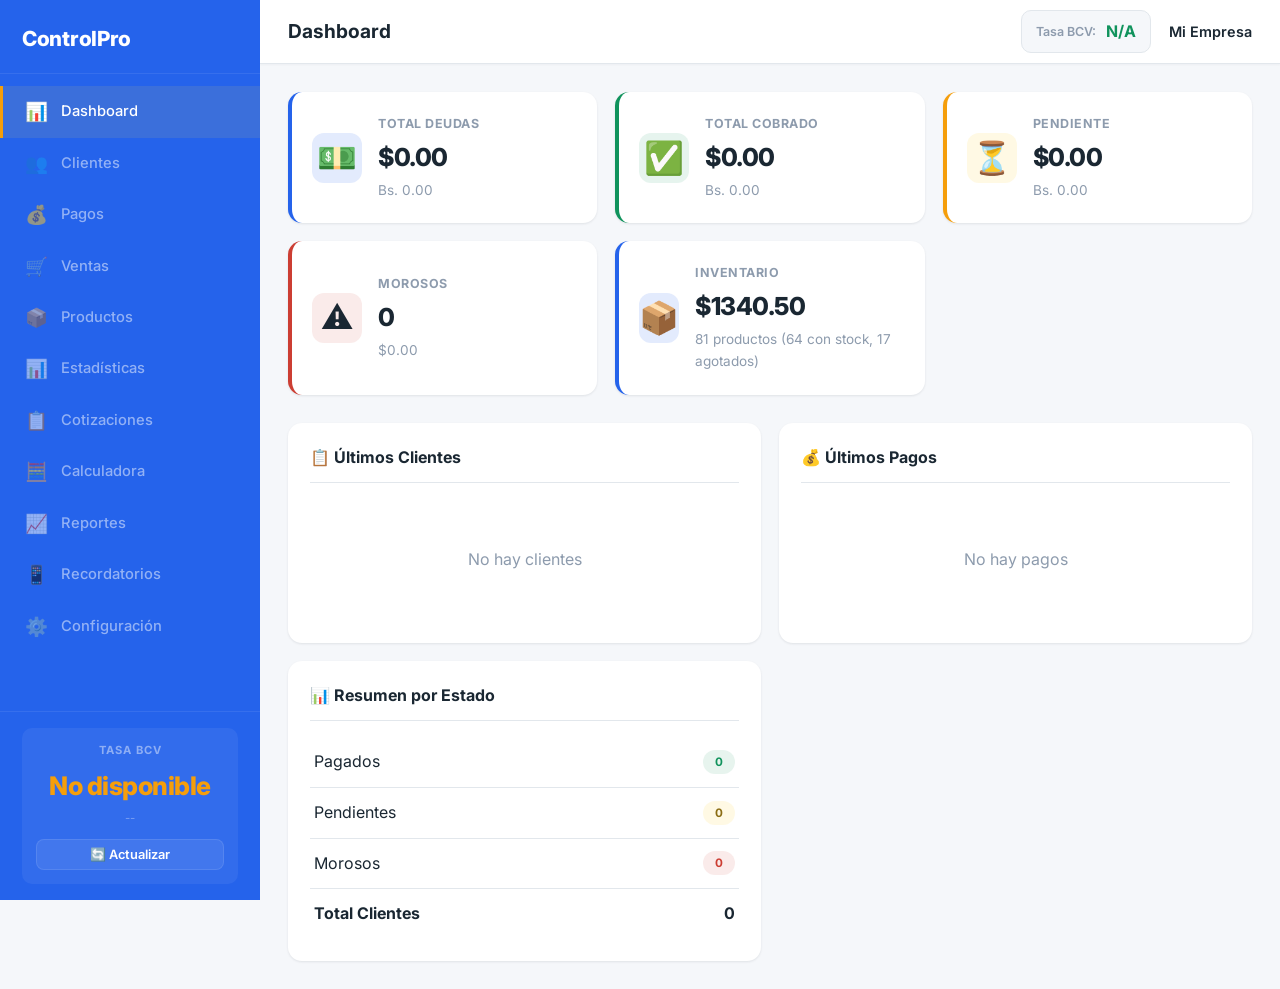
==== commit d94a9f28: "Fix POS client select, add inventory stats, sync fix" ====
--- a/index.html
+++ b/index.html
@@ -148,6 +148,14 @@
                             <p class="stat-secondary" id="dashMorososMonto">$0.00</p>
                         </div>
                     </div>
+                    <div class="stat-card stat-total">
+                        <div class="stat-icon">📦</div>
+                        <div class="stat-info">
+                            <h3>Inventario</h3>
+                            <p class="stat-primary" id="dashInventarioUSD">$0.00</p>
+                            <p class="stat-secondary" id="dashInventarioInfo">0 productos</p>
+                        </div>
+                    </div>
                 </div>
 
                 <div class="dashboard-grid">
@@ -230,8 +238,18 @@
                     <button class="btn-primary" onclick="nuevaVenta()">+ Nueva Venta</button>
                 </div>
 
+                <div class="pos-mobile-tabs">
+                    <button class="pos-tab active" onclick="posTab('productos')">Productos</button>
+                    <button class="pos-tab" onclick="posTab('carrito')">Carrito (<span id="posTabCount">0</span>)</button>
+                </div>
                 <div class="pos-container">
-                    <div class="pos-products">
+                    <div class="pos-products" id="posPanelProductos">
+                        <div class="pos-client-bar">
+                            <select id="ventaClienteTop" onchange="syncClientSelect('top')">
+                                <option value="">Público general</option>
+                            </select>
+                            <button class="btn-sm btn-primary" onclick="abrirModalClienteRapido()" title="Nuevo cliente">+</button>
+                        </div>
                         <div class="pos-search-row">
                             <div class="search-box">
                                 <input type="text" id="buscarProductoVenta" placeholder="Buscar producto..." oninput="buscarProductoParaVenta()">
@@ -248,7 +266,7 @@
                         </div>
                         <div class="products-grid" id="productsGridVenta"></div>
                     </div>
-                    <div class="pos-cart">
+                    <div class="pos-cart" id="posPanelCarrito">
                         <h3>🛍️ Carrito</h3>
                         <div class="cart-items" id="cartItems">
                             <p class="empty-cart">Carrito vacío</p>
@@ -1002,6 +1020,10 @@
 
     <!-- Chart.js CDN -->
     <script src="https://cdn.jsdelivr.net/npm/chart.js@4.4.1/dist/chart.umd.min.js"></script>
+
+    <!-- Firebase Sync -->
+    <script src="firebase-config.js"></script>
+    <script src="firebase-sync.js"></script>
 
     <script src="app.js"></script>
     <script>
@@ -1038,5 +1060,6 @@
         });
     </script>
     <div id="toastContainer"></div>
+    <div id="syncStatus" style="position:fixed;bottom:8px;right:8px;font-size:10px;padding:4px 8px;border-radius:6px;background:#333;color:#fff;z-index:9999;display:none;opacity:0.8;"></div>
 </body>
 </html>
--- a/style.css
+++ b/style.css
@@ -260,6 +260,18 @@
 }
 
 /* ================================================================
+   POS Mobile Tabs & Client Bar
+   ================================================================ */
+
+.pos-mobile-tabs {
+  display: none;
+}
+
+.pos-client-bar {
+  display: none;
+}
+
+/* ================================================================
    Main Content
    ================================================================ */
 
@@ -2236,7 +2248,7 @@
 }
 
 /* ================================================================
-   Responsive — Mobile
+   Responsive — Mobile ≤768px (Compact Everything)
    ================================================================ */
 
 @media (max-width: 768px) {
@@ -2259,59 +2271,155 @@
   }
 
   .main-header {
-    padding: 0 16px;
-  }
-
+    padding: 0 12px;
+    flex-wrap: wrap;
+    height: auto;
+    min-height: 50px;
+    gap: 6px;
+  }
+
+  .header-right {
+    display: flex;
+    width: 100%;
+    justify-content: space-between;
+    padding-bottom: 6px;
+  }
+
+  .currency-display {
+    font-size: 0.72rem;
+    padding: 4px 8px;
+  }
+
+  /* Compact section headers */
   .content-section {
-    padding: 18px 16px;
-  }
-
-  .form-row {
-    grid-template-columns: 1fr;
-  }
-
+    padding: 12px 12px;
+  }
+
+  .section-header {
+    flex-direction: row;
+    align-items: center;
+    margin-bottom: 12px;
+    gap: 8px;
+    flex-wrap: wrap;
+  }
+
+  .section-header h2 {
+    font-size: 1rem;
+    font-weight: 700;
+  }
+
+  .section-header .btn-primary,
+  .section-header .btn-secondary {
+    font-size: 0.75rem;
+    padding: 6px 10px;
+  }
+
+  /* Compact filters */
+  .filters-bar {
+    flex-direction: column;
+    gap: 8px;
+    margin-bottom: 12px;
+  }
+
+  .search-box input,
+  .date-filter input {
+    min-width: auto;
+    width: 100%;
+    padding: 8px 12px;
+    font-size: 0.82rem;
+  }
+
+  .filter-buttons {
+    gap: 4px;
+  }
+
+  .filter-btn {
+    padding: 5px 12px;
+    font-size: 0.75rem;
+  }
+
+  .date-filter {
+    flex-direction: row;
+    gap: 6px;
+    width: 100%;
+  }
+
+  .date-filter input {
+    flex: 1;
+    min-width: 0;
+  }
+
+  .date-filter button {
+    width: auto;
+    flex-shrink: 0;
+  }
+
+  /* Compact stats */
   .stats-grid {
-    grid-template-columns: 1fr;
-  }
-
+    grid-template-columns: 1fr 1fr;
+    gap: 8px;
+  }
+
+  .stat-card {
+    padding: 10px;
+    gap: 8px;
+  }
+
+  .stat-icon {
+    width: 32px;
+    height: 32px;
+    font-size: 1.2rem;
+  }
+
+  .stat-primary {
+    font-size: 1rem;
+  }
+
+  .stat-info h3 {
+    font-size: 0.65rem;
+  }
+
+  .stat-secondary {
+    font-size: 0.6rem;
+  }
+
+  /* Compact dashboard charts */
   .dashboard-grid {
     grid-template-columns: 1fr;
+    gap: 10px;
+  }
+
+  .dashboard-card {
+    padding: 12px;
+  }
+
+  .dashboard-card h3 {
+    font-size: 0.85rem;
+    margin-bottom: 8px;
+  }
+
+  .chart-card canvas {
+    max-height: 180px;
   }
 
   .config-grid {
     grid-template-columns: 1fr;
   }
 
-  .header-right {
-    display: none;
-  }
-
-  .filters-bar {
-    flex-direction: column;
-    align-items: stretch;
-  }
-
-  .search-box input {
-    min-width: auto;
-    width: 100%;
-  }
-
-  .section-header {
-    flex-direction: column;
-    align-items: flex-start;
-  }
-
   .report-actions {
     width: 100%;
   }
 
   .report-actions button {
     flex: 1;
+    font-size: 0.75rem;
+    padding: 6px 8px;
   }
 
   .recordatorio-item {
     flex-direction: column;
     align-items: flex-start;
+    padding: 10px 12px;
   }
 
   .recordatorio-actions {
@@ -2321,8 +2429,424 @@
   .recordatorio-actions a,
   .recordatorio-actions button {
     flex: 1;
-  }
-}
+    font-size: 0.75rem;
+    padding: 6px 8px;
+  }
+
+  /* Tables → hidden, replaced by cards */
+  .table-container {
+    display: none;
+  }
+
+  .table-container.mobile-visible {
+    display: block;
+    overflow-x: auto;
+    -webkit-overflow-scrolling: touch;
+  }
+
+  /* Generic mobile cards for tables */
+  .mobile-cards {
+    display: flex;
+    flex-direction: column;
+    gap: 8px;
+    margin-top: 8px;
+  }
+
+  .mobile-card {
+    background: var(--white);
+    border: 1px solid var(--border-light);
+    border-radius: var(--radius);
+    padding: 10px 12px;
+    display: flex;
+    flex-direction: column;
+    gap: 3px;
+    box-shadow: var(--shadow-sm);
+  }
+
+  .mobile-card .mc-row {
+    display: flex;
+    justify-content: space-between;
+    align-items: center;
+    font-size: 0.8rem;
+  }
+
+  .mobile-card .mc-label {
+    color: var(--text-muted);
+    font-size: 0.7rem;
+  }
+
+  .mobile-card .mc-value {
+    font-weight: 600;
+    color: var(--text-primary);
+  }
+
+  .mobile-card .mc-value.highlight {
+    color: var(--primary);
+    font-weight: 800;
+  }
+
+  .mobile-card .mc-value.success {
+    color: var(--success);
+  }
+
+  .mobile-card .mc-value.danger {
+    color: var(--danger);
+  }
+
+  .mobile-card .mc-actions {
+    display: flex;
+    gap: 6px;
+    margin-top: 6px;
+  }
+
+  .mobile-card .mc-actions button {
+    flex: 1;
+    padding: 5px;
+    font-size: 0.7rem;
+    border: none;
+    border-radius: 6px;
+    cursor: pointer;
+    font-weight: 600;
+  }
+
+  /* Products cards */
+  .productos-cards-mobile {
+    display: grid;
+    grid-template-columns: 1fr 1fr;
+    gap: 8px;
+    margin-top: 8px;
+  }
+
+  .prod-card-mobile {
+    background: var(--white);
+    border: 2px solid var(--border-light);
+    border-radius: var(--radius);
+    padding: 8px 10px;
+    display: flex;
+    flex-direction: column;
+    gap: 2px;
+  }
+
+  .prod-card-mobile.sin-stock {
+    opacity: 0.5;
+    border-color: var(--danger);
+  }
+
+  .prod-card-mobile .pcm-name {
+    font-weight: 700;
+    font-size: 12px;
+    color: var(--text-primary);
+    white-space: nowrap;
+    overflow: hidden;
+    text-overflow: ellipsis;
+  }
+
+  .prod-card-mobile .pcm-code {
+    font-size: 10px;
+    color: var(--text-muted);
+  }
+
+  .prod-card-mobile .pcm-price {
+    font-weight: 800;
+    font-size: 14px;
+    color: var(--primary);
+  }
+
+  .prod-card-mobile .pcm-stock {
+    font-size: 10px;
+    color: var(--text-muted);
+  }
+
+  .prod-card-mobile .pcm-cat {
+    font-size: 9px;
+    color: var(--accent);
+    background: var(--accent-light);
+    padding: 1px 5px;
+    border-radius: 4px;
+    display: inline-block;
+    width: fit-content;
+  }
+
+  .prod-card-mobile .pcm-actions {
+    display: flex;
+    gap: 4px;
+    margin-top: 4px;
+  }
+
+  .prod-card-mobile .pcm-actions button {
+    flex: 1;
+    padding: 4px;
+    font-size: 10px;
+    border: none;
+    border-radius: 5px;
+    cursor: pointer;
+    font-weight: 600;
+  }
+
+  /* POS */
+  .pos-mobile-tabs {
+    display: flex;
+    gap: 0;
+    margin-bottom: 10px;
+    background: var(--bg);
+    border-radius: var(--radius);
+    overflow: hidden;
+    border: 2px solid var(--border-light);
+  }
+
+  .pos-tab {
+    flex: 1;
+    padding: 8px;
+    border: none;
+    background: transparent;
+    font-size: 0.8rem;
+    font-weight: 700;
+    cursor: pointer;
+    color: var(--text-muted);
+    transition: all 0.2s;
+  }
+
+  .pos-tab.active {
+    background: var(--primary);
+    color: var(--white);
+  }
+
+  .pos-container {
+    grid-template-columns: 1fr;
+    gap: 12px;
+  }
+
+  .pos-products {
+    padding: 12px;
+  }
+
+  .pos-search-row {
+    flex-direction: column;
+    gap: 6px;
+  }
+
+  .pos-search-row select {
+    width: 100%;
+    min-width: auto;
+    height: 36px;
+    font-size: 0.8rem;
+  }
+
+  .pos-cart {
+    position: static;
+    max-height: none;
+    padding: 12px;
+  }
+
+  .pos-client-bar {
+    display: flex;
+    gap: 6px;
+    margin-bottom: 8px;
+    align-items: center;
+  }
+
+  .pos-client-bar select {
+    flex: 1;
+    padding: 8px 10px;
+    border: 2px solid var(--border-light);
+    border-radius: var(--radius);
+    font-size: 0.82rem;
+    font-weight: 600;
+    background: var(--white);
+    color: var(--text-primary);
+  }
+
+  .pos-client-bar .btn-sm {
+    padding: 8px 12px;
+    font-size: 0.9rem;
+    flex-shrink: 0;
+  }
+
+  .pos-cart h3 {
+    font-size: 0.9rem;
+    margin-bottom: 10px;
+  }
+
+  .cart-items {
+    max-height: 200px;
+    overflow-y: auto;
+  }
+
+  .cart-summary {
+    padding: 8px 0;
+  }
+
+  .cart-row {
+    font-size: 0.82rem;
+    padding: 4px 0;
+  }
+
+  .cart-total {
+    font-size: 1rem;
+  }
+
+  .cart-total-bs {
+    font-size: 0.9rem;
+  }
+
+  .cart-client,
+  .cart-method {
+    margin: 6px 0;
+  }
+
+  .cart-client label,
+  .cart-method label {
+    font-size: 0.75rem;
+    margin-bottom: 4px;
+  }
+
+  .cart-client select,
+  .cart-method select {
+    font-size: 0.82rem;
+    padding: 6px 8px;
+  }
+
+  .btn-full {
+    padding: 10px;
+    font-size: 0.85rem;
+    margin-top: 6px;
+  }
+
+  .products-grid {
+    grid-template-columns: repeat(auto-fill, minmax(120px, 1fr));
+    gap: 6px;
+    max-height: 300px;
+  }
+
+  .product-card {
+    padding: 8px 6px;
+  }
+
+  .product-card .prod-name {
+    font-size: 11px;
+  }
+
+  .product-card .prod-price {
+    font-size: 13px;
+  }
+
+  /* Calculator */
+  .calculadora-container {
+    grid-template-columns: 1fr;
+    gap: 10px;
+  }
+
+  .calc-card {
+    padding: 12px;
+  }
+
+  .calc-tasa {
+    font-size: 20px;
+    padding: 8px 0;
+  }
+
+  .calc-row {
+    flex-direction: column;
+    gap: 6px;
+  }
+
+  .calc-arrow {
+    padding-top: 0;
+    transform: rotate(90deg);
+  }
+
+  .calc-input-group input {
+    font-size: 18px;
+    padding: 12px;
+  }
+
+  .calc-display {
+    font-size: 20px;
+    padding: 12px;
+    min-height: 48px;
+  }
+
+  .calc-buttons {
+    gap: 5px;
+  }
+
+  .calc-buttons button {
+    padding: 14px;
+    font-size: 18px;
+    min-height: 48px;
+  }
+
+  .calc-buttons button.calc-eq {
+    padding: 16px;
+    font-size: 20px;
+  }
+
+  /* Cotizaciones */
+  .cotizador-container {
+    padding: 12px;
+  }
+
+  .cotizador-grid {
+    grid-template-columns: 1fr;
+  }
+
+  /* Clients grid */
+  .clients-grid {
+    grid-template-columns: 1fr;
+    gap: 8px;
+  }
+
+  .client-card {
+    padding: 10px 12px;
+  }
+
+  .client-card-actions {
+    flex-wrap: wrap;
+    gap: 4px;
+  }
+
+  .client-card-actions button {
+    font-size: 0.7rem;
+    padding: 4px 8px;
+  }
+
+  /* Reports */
+  .reports-grid {
+    grid-template-columns: 1fr;
+  }
+
+  .report-card {
+    padding: 12px;
+  }
+
+  /* Quick conversions */
+  .quick-conv-item {
+    padding: 8px 10px;
+    font-size: 12px;
+  }
+
+  /* Section spacing */
+  .section-header + .filters-bar,
+  .section-header + .pos-mobile-tabs,
+  .section-header + .table-container,
+  .section-header + .stats-grid,
+  .section-header + .dashboard-grid {
+    margin-top: 0;
+  }
+
+  /* Compact tables section header within ventas */
+  #section-ventas .section-header {
+    margin-bottom: 8px;
+  }
+
+  #section-ventas .section-header h2 {
+    font-size: 0.9rem;
+  }
+}
+
+/* ================================================================
+   Responsive — Extra Small ≤480px
+   ================================================================ */
 
 @media (max-width: 480px) {
   .modal-content {
@@ -2344,17 +2868,83 @@
     justify-content: center;
   }
 
+  .stats-grid {
+    grid-template-columns: 1fr 1fr;
+    gap: 6px;
+  }
+
+  .stat-card {
+    padding: 8px;
+    gap: 6px;
+  }
+
+  .stat-icon {
+    width: 28px;
+    height: 28px;
+    font-size: 1rem;
+  }
+
+  .stat-primary {
+    font-size: 0.9rem;
+  }
+
+  .stat-info h3 {
+    font-size: 0.6rem;
+  }
+
   .products-grid {
     grid-template-columns: repeat(2, 1fr);
-    gap: 8px;
+    gap: 6px;
+  }
+
+  .productos-cards-mobile {
+    grid-template-columns: 1fr;
   }
 
   .product-card {
-    padding: 10px 8px;
+    padding: 8px 6px;
+  }
+
+  .product-card .prod-name {
+    font-size: 10px;
   }
 
   .product-card .prod-price {
-    font-size: 14px;
+    font-size: 12px;
+  }
+
+  .calc-buttons button {
+    padding: 16px;
+    font-size: 20px;
+    min-height: 52px;
+  }
+
+  .calc-display {
+    font-size: 18px;
+    padding: 10px;
+  }
+
+  .currency-display {
+    font-size: 0.65rem;
+    padding: 4px 6px;
+  }
+
+  .quick-conv-item {
+    padding: 6px 8px;
+    font-size: 11px;
+  }
+
+  .recordatorio-item {
+    padding: 8px 10px;
+  }
+
+  .mobile-card .mc-row {
+    font-size: 0.75rem;
+  }
+
+  .pos-tab {
+    padding: 6px;
+    font-size: 0.75rem;
   }
 }
 
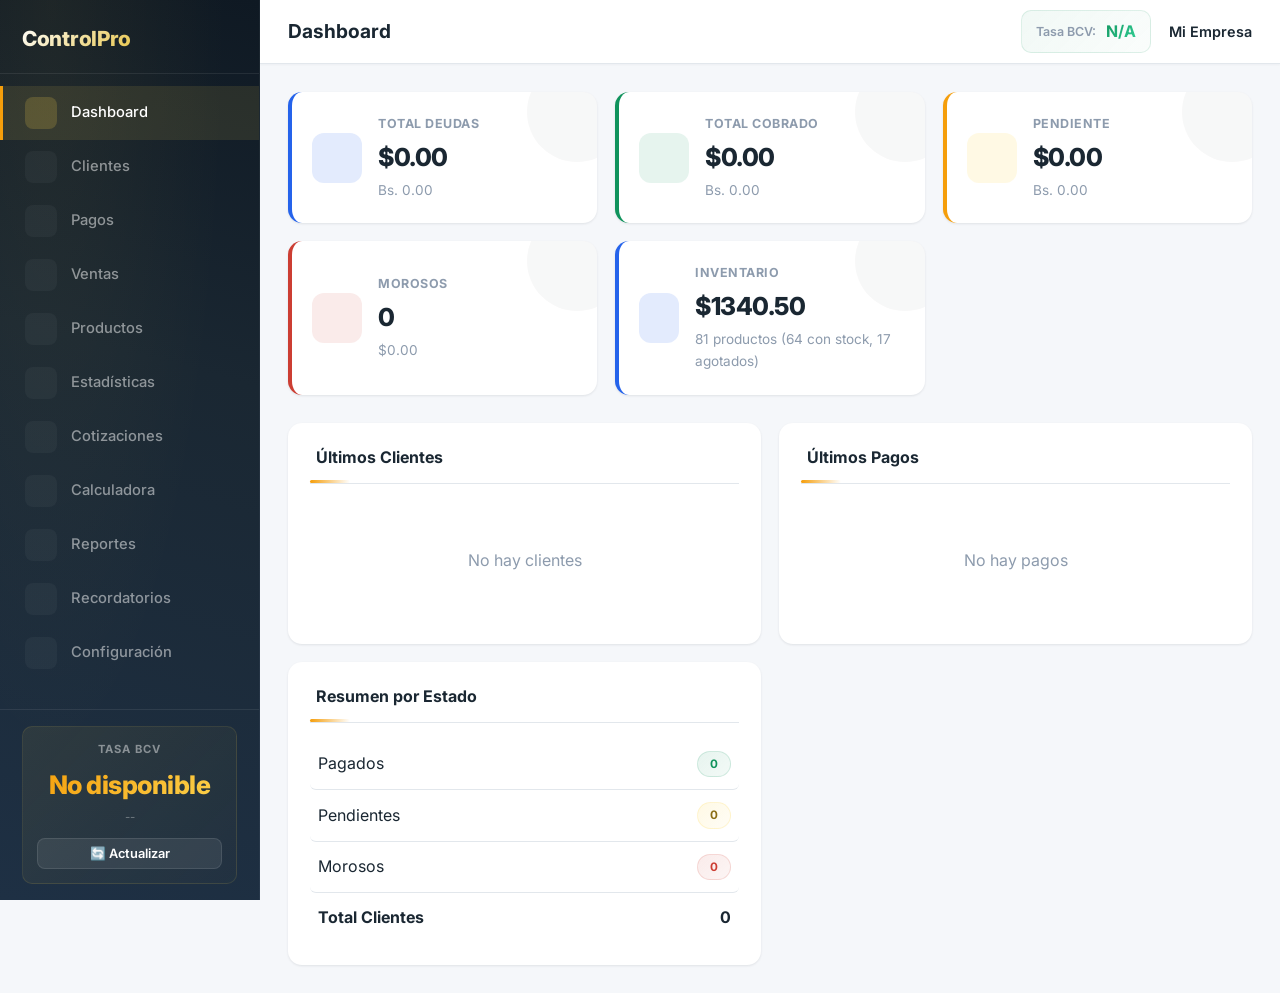
==== commit aa4027cb: "Fix client edit modal, add balance fields, remove IVA" ====
--- a/index.html
+++ b/index.html
@@ -40,47 +40,47 @@
             </div>
             <nav class="sidebar-nav">
                 <a href="#" class="nav-item active" data-section="dashboard">
-                    <span class="nav-icon">📊</span>
+                    <span class="nav-icon"><i data-lucide="layout-dashboard"></i></span>
                     <span class="nav-text">Dashboard</span>
                 </a>
                 <a href="#" class="nav-item" data-section="clientes">
-                    <span class="nav-icon">👥</span>
+                    <span class="nav-icon"><i data-lucide="users"></i></span>
                     <span class="nav-text">Clientes</span>
                 </a>
                 <a href="#" class="nav-item" data-section="pagos">
-                    <span class="nav-icon">💰</span>
+                    <span class="nav-icon"><i data-lucide="banknote"></i></span>
                     <span class="nav-text">Pagos</span>
                 </a>
                 <a href="#" class="nav-item" data-section="ventas">
-                    <span class="nav-icon">🛒</span>
+                    <span class="nav-icon"><i data-lucide="shopping-cart"></i></span>
                     <span class="nav-text">Ventas</span>
                 </a>
                 <a href="#" class="nav-item" data-section="productos">
-                    <span class="nav-icon">📦</span>
+                    <span class="nav-icon"><i data-lucide="package"></i></span>
                     <span class="nav-text">Productos</span>
                 </a>
                 <a href="#" class="nav-item" data-section="estadisticas">
-                    <span class="nav-icon">📊</span>
+                    <span class="nav-icon"><i data-lucide="bar-chart-3"></i></span>
                     <span class="nav-text">Estadísticas</span>
                 </a>
                 <a href="#" class="nav-item" data-section="cotizaciones">
-                    <span class="nav-icon">📋</span>
+                    <span class="nav-icon"><i data-lucide="file-text"></i></span>
                     <span class="nav-text">Cotizaciones</span>
                 </a>
                 <a href="#" class="nav-item" data-section="calculadora">
-                    <span class="nav-icon">🧮</span>
+                    <span class="nav-icon"><i data-lucide="calculator"></i></span>
                     <span class="nav-text">Calculadora</span>
                 </a>
                 <a href="#" class="nav-item" data-section="reportes">
-                    <span class="nav-icon">📈</span>
+                    <span class="nav-icon"><i data-lucide="trending-up"></i></span>
                     <span class="nav-text">Reportes</span>
                 </a>
                 <a href="#" class="nav-item" data-section="recordatorios">
-                    <span class="nav-icon">📱</span>
+                    <span class="nav-icon"><i data-lucide="bell"></i></span>
                     <span class="nav-text">Recordatorios</span>
                 </a>
                 <a href="#" class="nav-item" data-section="configuracion">
-                    <span class="nav-icon">⚙️</span>
+                    <span class="nav-icon"><i data-lucide="settings"></i></span>
                     <span class="nav-text">Configuración</span>
                 </a>
             </nav>
@@ -117,7 +117,7 @@
             <section class="content-section active" id="section-dashboard">
                 <div class="stats-grid">
                     <div class="stat-card stat-total">
-                        <div class="stat-icon">💵</div>
+                        <div class="stat-icon"><i data-lucide="wallet" style="width:24px;height:24px;color:var(--primary)"></i></div>
                         <div class="stat-info">
                             <h3>Total Deudas</h3>
                             <p class="stat-primary" id="dashTotalUSD">$0.00</p>
@@ -125,7 +125,7 @@
                         </div>
                     </div>
                     <div class="stat-card stat-pagado">
-                        <div class="stat-icon">✅</div>
+                        <div class="stat-icon"><i data-lucide="check-circle" style="width:24px;height:24px;color:var(--success)"></i></div>
                         <div class="stat-info">
                             <h3>Total Cobrado</h3>
                             <p class="stat-primary" id="dashPagadoUSD">$0.00</p>
@@ -133,7 +133,7 @@
                         </div>
                     </div>
                     <div class="stat-card stat-pendiente">
-                        <div class="stat-icon">⏳</div>
+                        <div class="stat-icon"><i data-lucide="clock" style="width:24px;height:24px;color:#8B6D14"></i></div>
                         <div class="stat-info">
                             <h3>Pendiente</h3>
                             <p class="stat-primary" id="dashPendienteUSD">$0.00</p>
@@ -141,7 +141,7 @@
                         </div>
                     </div>
                     <div class="stat-card stat-morosos">
-                        <div class="stat-icon">⚠️</div>
+                        <div class="stat-icon"><i data-lucide="alert-triangle" style="width:24px;height:24px;color:var(--danger)"></i></div>
                         <div class="stat-info">
                             <h3>Morosos</h3>
                             <p class="stat-primary" id="dashMorosos">0</p>
@@ -149,7 +149,7 @@
                         </div>
                     </div>
                     <div class="stat-card stat-total">
-                        <div class="stat-icon">📦</div>
+                        <div class="stat-icon"><i data-lucide="package" style="width:24px;height:24px;color:var(--primary)"></i></div>
                         <div class="stat-info">
                             <h3>Inventario</h3>
                             <p class="stat-primary" id="dashInventarioUSD">$0.00</p>
@@ -160,15 +160,15 @@
 
                 <div class="dashboard-grid">
                     <div class="dashboard-card">
-                        <h3>📋 Últimos Clientes</h3>
+                        <h3><i data-lucide="users" style="width:18px;height:18px;vertical-align:middle;margin-right:6px;"></i> Últimos Clientes</h3>
                         <div id="ultimosClientes"></div>
                     </div>
                     <div class="dashboard-card">
-                        <h3>💰 Últimos Pagos</h3>
+                        <h3><i data-lucide="banknote" style="width:18px;height:18px;vertical-align:middle;margin-right:6px;"></i> Últimos Pagos</h3>
                         <div id="ultimosPagos"></div>
                     </div>
                     <div class="dashboard-card">
-                        <h3>📊 Resumen por Estado</h3>
+                        <h3><i data-lucide="pie-chart" style="width:18px;height:18px;vertical-align:middle;margin-right:6px;"></i> Resumen por Estado</h3>
                         <div id="resumenEstados"></div>
                     </div>
                 </div>
@@ -177,7 +177,7 @@
             <!-- Clientes Section -->
             <section class="content-section" id="section-clientes">
                 <div class="section-header">
-                    <h2>Gestión de Clientes</h2>
+                    <h2><i data-lucide="users" style="width:22px;height:22px;vertical-align:middle;margin-right:8px;"></i> Gestión de Clientes</h2>
                     <button class="btn-primary" onclick="abrirModalCliente()">+ Nuevo Cliente</button>
                 </div>
                 
@@ -199,7 +199,7 @@
             <!-- Pagos Section -->
             <section class="content-section" id="section-pagos">
                 <div class="section-header">
-                    <h2>Historial de Pagos</h2>
+                    <h2><i data-lucide="history" style="width:22px;height:22px;vertical-align:middle;margin-right:8px;"></i> Historial de Pagos</h2>
                 </div>
                 
                 <div class="filters-bar">
@@ -234,7 +234,7 @@
             <!-- Ventas Section (Punto de Venta) -->
             <section class="content-section" id="section-ventas">
                 <div class="section-header">
-                    <h2>🛒 Punto de Venta</h2>
+                    <h2><i data-lucide="shopping-cart" style="width:22px;height:22px;vertical-align:middle;margin-right:8px;"></i> Punto de Venta</h2>
                     <button class="btn-primary" onclick="nuevaVenta()">+ Nueva Venta</button>
                 </div>
 
@@ -277,8 +277,8 @@
                                 <span id="cartSubtotal">$0.00</span>
                             </div>
                             <div class="cart-row">
-                                <span>IVA (16%):</span>
-                                <span id="cartIVA">$0.00</span>
+                                <span style="display:none">IVA (16%):</span>
+                                <span id="cartIVA" style="display:none">$0.00</span>
                             </div>
                             <div class="cart-row cart-total">
                                 <span>TOTAL:</span>
@@ -315,7 +315,7 @@
                 </div>
 
                 <div class="section-header" style="margin-top:30px;">
-                    <h2>📋 Historial de Ventas</h2>
+                    <h2><i data-lucide="list" style="width:22px;height:22px;vertical-align:middle;margin-right:8px;"></i> Historial de Ventas</h2>
                     <div>
                         <input type="date" id="ventasFechaDesde" style="padding:8px;border-radius:8px;border:1px solid #ddd;">
                         <input type="date" id="ventasFechaHasta" style="padding:8px;border-radius:8px;border:1px solid #ddd;">
@@ -345,7 +345,7 @@
             <!-- Productos Section -->
             <section class="content-section" id="section-productos">
                 <div class="section-header">
-                    <h2>📦 Gestión de Productos</h2>
+                    <h2><i data-lucide="package" style="width:22px;height:22px;vertical-align:middle;margin-right:8px;"></i> Gestión de Productos</h2>
                     <button class="btn-primary" onclick="abrirModalProducto()">+ Nuevo Producto</button>
                 </div>
 
@@ -387,7 +387,7 @@
             <!-- Estadísticas Section -->
             <section class="content-section" id="section-estadisticas">
                 <div class="section-header">
-                    <h2>📊 Estadísticas y Gráficas</h2>
+                    <h2><i data-lucide="bar-chart-3" style="width:22px;height:22px;vertical-align:middle;margin-right:8px;"></i> Estadísticas y Gráficas</h2>
                     <div>
                         <select id="statsPeriodo" onchange="cargarEstadisticas()">
                             <option value="mes">Este Mes</option>
@@ -400,7 +400,7 @@
 
                 <div class="stats-grid">
                     <div class="stat-card stat-total">
-                        <div class="stat-icon">💰</div>
+                        <div class="stat-icon"><i data-lucide="dollar-sign" style="width:24px;height:24px;color:var(--primary)"></i></div>
                         <div class="stat-info">
                             <h3>Ventas del Mes</h3>
                             <p class="stat-primary" id="statsVentasMesUSD">$0.00</p>
@@ -408,7 +408,7 @@
                         </div>
                     </div>
                     <div class="stat-card stat-pagado">
-                        <div class="stat-icon">📦</div>
+                        <div class="stat-icon"><i data-lucide="shopping-bag" style="width:24px;height:24px;color:var(--success)"></i></div>
                         <div class="stat-info">
                             <h3>Productos Vendidos</h3>
                             <p class="stat-primary" id="statsProductosVendidos">0</p>
@@ -416,7 +416,7 @@
                         </div>
                     </div>
                     <div class="stat-card stat-pendiente">
-                        <div class="stat-icon">👥</div>
+                        <div class="stat-icon"><i data-lucide="user-check" style="width:24px;height:24px;color:#8B6D14"></i></div>
                         <div class="stat-info">
                             <h3>Clientes Atendidos</h3>
                             <p class="stat-primary" id="statsClientesAtendidos">0</p>
@@ -424,7 +424,7 @@
                         </div>
                     </div>
                     <div class="stat-card stat-morosos">
-                        <div class="stat-icon">📈</div>
+                        <div class="stat-icon"><i data-lucide="trophy" style="width:24px;height:24px;color:var(--danger)"></i></div>
                         <div class="stat-info">
                             <h3>Mejor Día</h3>
                             <p class="stat-primary" id="statsMejorDia">--</p>
@@ -435,19 +435,19 @@
 
                 <div class="dashboard-grid">
                     <div class="dashboard-card chart-card">
-                        <h3>📈 Ventas por Mes</h3>
+                        <h3><i data-lucide="bar-chart-3" style="width:18px;height:18px;vertical-align:middle;margin-right:6px;"></i> Ventas por Mes</h3>
                         <canvas id="chartVentasMes" height="250"></canvas>
                     </div>
                     <div class="dashboard-card chart-card">
-                        <h3>🥧 Ventas por Método de Pago</h3>
+                        <h3><i data-lucide="pie-chart" style="width:18px;height:18px;vertical-align:middle;margin-right:6px;"></i> Ventas por Método de Pago</h3>
                         <canvas id="chartMetodosPago" height="250"></canvas>
                     </div>
                     <div class="dashboard-card chart-card">
-                        <h3>🏆 Top Productos Más Vendidos</h3>
+                        <h3><i data-lucide="trophy" style="width:18px;height:18px;vertical-align:middle;margin-right:6px;"></i> Top Productos Más Vendidos</h3>
                         <div id="topProductosVendidos"></div>
                     </div>
                     <div class="dashboard-card chart-card">
-                        <h3>📊 Ventas por Día de Semana</h3>
+                        <h3><i data-lucide="calendar" style="width:18px;height:18px;vertical-align:middle;margin-right:6px;"></i> Ventas por Día de Semana</h3>
                         <canvas id="chartDiasSemana" height="250"></canvas>
                     </div>
                 </div>
@@ -456,7 +456,7 @@
             <!-- Cotizaciones Section -->
             <section class="content-section" id="section-cotizaciones">
                 <div class="section-header">
-                    <h2>📋 Cotizaciones</h2>
+                    <h2><i data-lucide="file-text" style="width:22px;height:22px;vertical-align:middle;margin-right:8px;"></i> Cotizaciones</h2>
                     <button class="btn-primary" onclick="nuevaCotizacion()">+ Nueva Cotización</button>
                 </div>
 
@@ -539,7 +539,7 @@
             <!-- Calculadora Section -->
             <section class="content-section" id="section-calculadora">
                 <div class="section-header">
-                    <h2>🧮 Calculadora de Cambio</h2>
+                    <h2><i data-lucide="calculator" style="width:22px;height:22px;vertical-align:middle;margin-right:8px;"></i> Calculadora de Cambio</h2>
                 </div>
                 <div class="calculadora-container">
                     <div class="calc-card">
@@ -603,19 +603,19 @@
                 
                 <div class="reports-grid">
                     <div class="report-card">
-                        <h3>📊 Resumen General</h3>
+                        <h3><i data-lucide="clipboard-list" style="width:18px;height:18px;vertical-align:middle;margin-right:6px;"></i> Resumen General</h3>
                         <div id="resumenGeneral"></div>
                     </div>
                     <div class="report-card">
-                        <h3>📅 Pagos por Mes</h3>
+                        <h3><i data-lucide="calendar-days" style="width:18px;height:18px;vertical-align:middle;margin-right:6px;"></i> Pagos por Mes</h3>
                         <div id="pagosPorMes"></div>
                     </div>
                     <div class="report-card">
-                        <h3>🏆 Top Clientes</h3>
+                        <h3><i data-lucide="award" style="width:18px;height:18px;vertical-align:middle;margin-right:6px;"></i> Top Clientes</h3>
                         <div id="topClientes"></div>
                     </div>
                     <div class="report-card">
-                        <h3>⚠️ Clientes Morosos</h3>
+                        <h3><i data-lucide="alert-circle" style="width:18px;height:18px;vertical-align:middle;margin-right:6px;"></i> Clientes Morosos</h3>
                         <div id="clientesMorososList"></div>
                     </div>
                 </div>
@@ -624,7 +624,7 @@
             <!-- Recordatorios Section -->
             <section class="content-section" id="section-recordatorios">
                 <div class="section-header">
-                    <h2>📱 Recordatorios WhatsApp</h2>
+                    <h2><i data-lucide="bell" style="width:22px;height:22px;vertical-align:middle;margin-right:8px;"></i> Recordatorios WhatsApp</h2>
                 </div>
                 
                 <div class="recordatorio-info">
@@ -638,12 +638,12 @@
             <!-- Configuración Section -->
             <section class="content-section" id="section-configuracion">
                 <div class="section-header">
-                    <h2>⚙️ Configuración</h2>
+                    <h2><i data-lucide="settings" style="width:22px;height:22px;vertical-align:middle;margin-right:8px;"></i> Configuración</h2>
                 </div>
                 
                 <div class="config-grid">
                     <div class="config-card">
-                        <h3>🏢 Datos de la Empresa</h3>
+                        <h3><i data-lucide="building-2" style="width:18px;height:18px;vertical-align:middle;margin-right:6px;"></i> Datos de la Empresa</h3>
                         <div class="config-form">
                             <div class="form-group">
                                 <label>Nombre de la Empresa</label>
@@ -666,7 +666,7 @@
                     </div>
 
                     <div class="config-card">
-                        <h3>🎨 Personalización Visual</h3>
+                        <h3><i data-lucide="palette" style="width:18px;height:18px;vertical-align:middle;margin-right:6px;"></i> Personalización Visual</h3>
                         <div class="config-form">
                             <div class="form-group">
                                 <label>Logo de la Empresa</label>
@@ -721,7 +721,7 @@
                     </div>
 
                     <div class="config-card">
-                        <h3>💱 Configuración de Moneda</h3>
+                        <h3><i data-lucide="coins" style="width:18px;height:18px;vertical-align:middle;margin-right:6px;"></i> Configuración de Moneda</h3>
                         <div class="config-form">
                             <div class="form-group">
                                 <label>Moneda Principal</label>
@@ -742,7 +742,7 @@
                     </div>
 
                     <div class="config-card">
-                        <h3>📱 Mensajes de WhatsApp</h3>
+                        <h3><i data-lucide="message-circle" style="width:18px;height:18px;vertical-align:middle;margin-right:6px;"></i> Mensajes de WhatsApp</h3>
                         <div class="config-form">
                             <div class="form-group">
                                 <label>Mensaje de Recordatorio (Pendiente)</label>
@@ -757,7 +757,7 @@
                     </div>
 
                     <div class="config-card">
-                        <h3>🗄️ Datos</h3>
+                        <h3><i data-lucide="database" style="width:18px;height:18px;vertical-align:middle;margin-right:6px;"></i> Datos</h3>
                         <div class="config-form">
                             <button class="btn-secondary" onclick="exportarDatos()">📥 Exportar Todos los Datos</button>
                             <button class="btn-secondary" onclick="document.getElementById('importarInput').click()">📤 Importar Datos</button>
@@ -820,6 +820,16 @@
                     <div class="form-group">
                         <label>Tasa BCV al crear</label>
                         <input type="text" id="cTasaBCV" readonly class="input-readonly">
+                    </div>
+                </div>
+                <div class="form-row form-row-balance" id="formRowBalance" style="display:none;">
+                    <div class="form-group">
+                        <label>Pagado USD</label>
+                        <input type="number" id="cMontoPagadoUSD" step="0.01" min="0" value="0">
+                    </div>
+                    <div class="form-group">
+                        <label>Pagado BS</label>
+                        <input type="number" id="cMontoPagadoBS" step="0.01" min="0" value="0">
                     </div>
                 </div>
                 <div class="form-row">
@@ -1018,6 +1028,9 @@
         </div>
     </div>
 
+    <!-- Lucide Icons -->
+    <script src="https://unpkg.com/lucide@latest"></script>
+
     <!-- Chart.js CDN -->
     <script src="https://cdn.jsdelivr.net/npm/chart.js@4.4.1/dist/chart.umd.min.js"></script>
 
@@ -1027,6 +1040,11 @@
 
     <script src="app.js"></script>
     <script>
+        // Inicializar Lucide Icons
+        if (typeof lucide !== 'undefined') {
+            lucide.createIcons();
+        }
+
         // Registrar Service Worker para PWA
         if ('serviceWorker' in navigator) {
             window.addEventListener('load', () => {
--- a/style.css
+++ b/style.css
@@ -2268,6 +2268,8 @@
 
   .main-content {
     margin-left: 0;
+    overflow-x: hidden;
+    max-width: 100vw;
   }
 
   .main-header {
@@ -2293,6 +2295,8 @@
   /* Compact section headers */
   .content-section {
     padding: 12px 12px;
+    max-width: 100%;
+    overflow: hidden;
   }
 
   .section-header {
@@ -2301,11 +2305,20 @@
     margin-bottom: 12px;
     gap: 8px;
     flex-wrap: wrap;
+    min-width: 0;
   }
 
   .section-header h2 {
     font-size: 1rem;
     font-weight: 700;
+    min-width: 0;
+  }
+
+  .section-header > div {
+    display: flex;
+    gap: 4px;
+    flex-wrap: wrap;
+    min-width: 0;
   }
 
   .section-header .btn-primary,
@@ -2363,6 +2376,8 @@
   .stat-card {
     padding: 10px;
     gap: 8px;
+    min-width: 0;
+    overflow: hidden;
   }
 
   .stat-icon {
@@ -2391,6 +2406,8 @@
 
   .dashboard-card {
     padding: 12px;
+    min-width: 0;
+    overflow: hidden;
   }
 
   .dashboard-card h3 {
@@ -2461,6 +2478,8 @@
     flex-direction: column;
     gap: 3px;
     box-shadow: var(--shadow-sm);
+    min-width: 0;
+    overflow: hidden;
   }
 
   .mobile-card .mc-row {
@@ -2478,6 +2497,9 @@
   .mobile-card .mc-value {
     font-weight: 600;
     color: var(--text-primary);
+    text-align: right;
+    min-width: 0;
+    word-break: break-all;
   }
 
   .mobile-card .mc-value.highlight {
@@ -2618,6 +2640,8 @@
 
   .pos-products {
     padding: 12px;
+    min-width: 0;
+    overflow: hidden;
   }
 
   .pos-search-row {
@@ -2636,6 +2660,8 @@
     position: static;
     max-height: none;
     padding: 12px;
+    min-width: 0;
+    overflow: hidden;
   }
 
   .pos-client-bar {
@@ -2738,6 +2764,8 @@
 
   .calc-card {
     padding: 12px;
+    min-width: 0;
+    overflow: hidden;
   }
 
   .calc-tasa {
@@ -2784,6 +2812,8 @@
   /* Cotizaciones */
   .cotizador-container {
     padding: 12px;
+    min-width: 0;
+    overflow: hidden;
   }
 
   .cotizador-grid {
@@ -2798,6 +2828,8 @@
 
   .client-card {
     padding: 10px 12px;
+    min-width: 0;
+    overflow: hidden;
   }
 
   .client-card-actions {
@@ -2808,6 +2840,8 @@
   .client-card-actions button {
     font-size: 0.7rem;
     padding: 4px 8px;
+    white-space: normal;
+    min-width: 0;
   }
 
   /* Reports */
@@ -2817,6 +2851,8 @@
 
   .report-card {
     padding: 12px;
+    min-width: 0;
+    overflow: hidden;
   }
 
   /* Quick conversions */
@@ -2842,6 +2878,38 @@
   #section-ventas .section-header h2 {
     font-size: 0.9rem;
   }
+
+  /* Modal form mobile */
+  .modal-content .form-row {
+    grid-template-columns: 1fr;
+    gap: 8px;
+  }
+
+  .modal-content .form-group {
+    margin-bottom: 8px;
+  }
+
+  .modal-content .form-group label {
+    font-size: 0.75rem;
+    margin-bottom: 3px;
+  }
+
+  .modal-content .form-group input,
+  .modal-content .form-group select,
+  .modal-content .form-group textarea {
+    font-size: 0.85rem;
+    padding: 8px 10px;
+  }
+
+  .modal-content .modal-actions {
+    flex-direction: column;
+    gap: 8px;
+  }
+
+  .modal-content .modal-actions button {
+    width: 100%;
+    padding: 10px;
+  }
 }
 
 /* ================================================================
@@ -2971,7 +3039,594 @@
 }
 
 /* ================================================================
-   Print Styles
+   VISUAL ENHANCEMENTS — Premium Design
+   ================================================================ */
+
+/* --- Enhanced Sidebar Gradient --- */
+.sidebar {
+  background: linear-gradient(195deg, #0f1923 0%, #1A2732 40%, #1e3044 100%);
+  border-right: 1px solid rgba(255,255,255,0.04);
+}
+
+.sidebar::before {
+  content: "";
+  position: absolute;
+  top: 0;
+  left: 0;
+  right: 0;
+  height: 100%;
+  background: radial-gradient(ellipse at 20% 0%, rgba(254,215,77,0.06) 0%, transparent 60%);
+  pointer-events: none;
+  z-index: 0;
+}
+
+.sidebar-header,
+.sidebar-nav,
+.sidebar-footer {
+  position: relative;
+  z-index: 1;
+}
+
+/* --- Sidebar Nav Icon Wrapper --- */
+.nav-icon {
+  display: inline-flex;
+  align-items: center;
+  justify-content: center;
+  width: 32px;
+  height: 32px;
+  border-radius: 8px;
+  background: rgba(255,255,255,0.04);
+  transition: all 0.25s cubic-bezier(0.4, 0, 0.2, 1);
+  flex-shrink: 0;
+}
+
+.nav-icon svg {
+  width: 16px;
+  height: 16px;
+  stroke: currentColor;
+  stroke-width: 2;
+  fill: none;
+}
+
+.nav-item:hover .nav-icon {
+  background: rgba(254,215,77,0.12);
+}
+
+.nav-item.active .nav-icon {
+  background: rgba(254,215,77,0.18);
+}
+
+/* --- Enhanced Stat Cards --- */
+.stat-card {
+  position: relative;
+  overflow: hidden;
+  transition: all 0.35s cubic-bezier(0.4, 0, 0.2, 1);
+}
+
+.stat-card::after {
+  content: "";
+  position: absolute;
+  top: 0;
+  right: 0;
+  width: 100px;
+  height: 100px;
+  border-radius: 50%;
+  background: currentColor;
+  opacity: 0.03;
+  transform: translate(30%, -30%);
+  transition: all 0.4s ease;
+}
+
+.stat-card:hover::after {
+  transform: translate(20%, -20%) scale(1.3);
+  opacity: 0.06;
+}
+
+.stat-card:hover {
+  transform: translateY(-3px);
+  box-shadow: var(--shadow-lg);
+}
+
+.stat-card.stat-total:hover {
+  box-shadow: 0 8px 25px rgba(26, 39, 50, 0.15);
+}
+
+.stat-card.stat-pagado:hover {
+  box-shadow: 0 8px 25px rgba(16, 147, 92, 0.15);
+}
+
+.stat-card.stat-pendiente:hover {
+  box-shadow: 0 8px 25px rgba(254, 215, 77, 0.2);
+}
+
+.stat-card.stat-morosos:hover {
+  box-shadow: 0 8px 25px rgba(204, 62, 51, 0.15);
+}
+
+.stat-icon {
+  transition: all 0.3s ease;
+}
+
+.stat-card:hover .stat-icon {
+  transform: scale(1.1);
+}
+
+.stat-primary {
+  transition: color 0.3s ease;
+}
+
+/* --- Enhanced Client Cards --- */
+.client-card {
+  border: 1px solid transparent;
+  background: linear-gradient(var(--white), var(--white)) padding-box,
+              linear-gradient(135deg, rgba(26,39,50,0.06) 0%, rgba(92,115,137,0.06) 100%) border-box;
+  transition: all 0.35s cubic-bezier(0.4, 0, 0.2, 1);
+}
+
+.client-card:hover {
+  background: linear-gradient(var(--white), var(--white)) padding-box,
+              linear-gradient(135deg, var(--primary) 0%, var(--success) 100%) border-box;
+  border-width: 2px;
+}
+
+.client-avatar {
+  transition: all 0.3s ease;
+  background: linear-gradient(135deg, var(--primary) 0%, #2d4a5e 100%);
+}
+
+.client-card:hover .client-avatar {
+  transform: scale(1.08);
+  box-shadow: 0 4px 12px rgba(26, 39, 50, 0.25);
+}
+
+.client-progress-fill {
+  background: linear-gradient(90deg, var(--success) 0%, #34d399 100%);
+  position: relative;
+  overflow: hidden;
+}
+
+.client-progress-fill::after {
+  content: "";
+  position: absolute;
+  top: 0;
+  left: -100%;
+  width: 100%;
+  height: 100%;
+  background: linear-gradient(90deg, transparent 0%, rgba(255,255,255,0.3) 50%, transparent 100%);
+  animation: shimmer 2s infinite;
+}
+
+@keyframes shimmer {
+  100% { left: 100%; }
+}
+
+/* --- Enhanced Product Cards --- */
+.product-card {
+  transition: all 0.3s cubic-bezier(0.4, 0, 0.2, 1);
+  position: relative;
+  overflow: hidden;
+}
+
+.product-card::before {
+  content: "";
+  position: absolute;
+  top: 0;
+  left: 0;
+  right: 0;
+  height: 3px;
+  background: linear-gradient(90deg, var(--primary), var(--accent));
+  transform: scaleX(0);
+  transform-origin: left;
+  transition: transform 0.3s ease;
+}
+
+.product-card:hover::before {
+  transform: scaleX(1);
+}
+
+.product-card:hover {
+  box-shadow: 0 8px 24px rgba(26, 39, 50, 0.12);
+}
+
+.product-card .prod-price {
+  transition: color 0.2s ease;
+}
+
+.product-card:hover .prod-price {
+  color: var(--success);
+}
+
+/* --- Enhanced Dashboard Cards --- */
+.dashboard-card {
+  transition: all 0.3s ease;
+  position: relative;
+}
+
+.dashboard-card:hover {
+  box-shadow: var(--shadow-md);
+}
+
+.dashboard-card h3 {
+  position: relative;
+}
+
+.dashboard-card h3::after {
+  content: "";
+  position: absolute;
+  bottom: 0;
+  left: 0;
+  width: 40px;
+  height: 3px;
+  background: linear-gradient(90deg, var(--accent), transparent);
+  border-radius: 2px;
+}
+
+/* --- Enhanced Buttons --- */
+.btn-primary {
+  background: linear-gradient(135deg, var(--primary) 0%, #2d4a5e 100%);
+  position: relative;
+  overflow: hidden;
+}
+
+.btn-primary::before {
+  content: "";
+  position: absolute;
+  top: 0;
+  left: -100%;
+  width: 100%;
+  height: 100%;
+  background: linear-gradient(90deg, transparent 0%, rgba(255,255,255,0.1) 50%, transparent 100%);
+  transition: left 0.5s ease;
+}
+
+.btn-primary:hover::before {
+  left: 100%;
+}
+
+.btn-success {
+  background: linear-gradient(135deg, var(--success) 0%, #0fa968 100%);
+}
+
+.btn-danger {
+  background: linear-gradient(135deg, var(--danger) 0%, #e04437 100%);
+}
+
+.btn-warning {
+  background: linear-gradient(135deg, var(--accent) 0%, #fcd34d 100%);
+}
+
+.btn-whatsapp {
+  background: linear-gradient(135deg, var(--whatsapp) 0%, #16a34a 100%);
+}
+
+.btn-full {
+  transition: all 0.25s cubic-bezier(0.4, 0, 0.2, 1);
+}
+
+.btn-full:hover {
+  transform: translateY(-1px);
+  box-shadow: 0 4px 12px rgba(0, 0, 0, 0.15);
+}
+
+.btn-full:active {
+  transform: translateY(0) scale(0.98);
+}
+
+/* --- Enhanced Tables --- */
+.data-table tbody tr {
+  transition: all 0.2s ease;
+}
+
+.data-table tbody tr:hover {
+  background: linear-gradient(90deg, rgba(26, 39, 50, 0.03) 0%, rgba(26, 39, 50, 0.01) 100%);
+}
+
+.data-table tbody tr:hover td {
+  color: var(--text-primary);
+}
+
+/* --- Enhanced Modals --- */
+.modal {
+  background: rgba(15, 25, 35, 0.6);
+  backdrop-filter: blur(8px);
+  -webkit-backdrop-filter: blur(8px);
+}
+
+.modal-content {
+  border: 1px solid rgba(255, 255, 255, 0.08);
+  box-shadow: 0 25px 60px rgba(0, 0, 0, 0.3), 0 0 0 1px rgba(255,255,255,0.05) inset;
+}
+
+.modal-header {
+  background: linear-gradient(180deg, rgba(245,247,250,0.5) 0%, transparent 100%);
+}
+
+/* --- Enhanced Badges --- */
+.badge-pagado {
+  background: linear-gradient(135deg, rgba(16,147,92,0.1) 0%, rgba(16,147,92,0.05) 100%);
+  border: 1px solid rgba(16,147,92,0.15);
+}
+
+.badge-pendiente {
+  background: linear-gradient(135deg, rgba(254,215,77,0.15) 0%, rgba(254,215,77,0.05) 100%);
+  border: 1px solid rgba(254,215,77,0.2);
+}
+
+.badge-moroso {
+  background: linear-gradient(135deg, rgba(204,62,51,0.1) 0%, rgba(204,62,51,0.05) 100%);
+  border: 1px solid rgba(204,62,51,0.15);
+}
+
+/* --- Enhanced BCV Rate Box --- */
+.bcv-rate-box {
+  background: linear-gradient(135deg, rgba(254,215,77,0.08) 0%, rgba(254,215,77,0.02) 100%);
+  border: 1px solid rgba(254,215,77,0.1);
+}
+
+.bcv-value {
+  background: linear-gradient(135deg, var(--accent) 0%, #fcd34d 100%);
+  -webkit-background-clip: text;
+  -webkit-text-fill-color: transparent;
+  background-clip: text;
+}
+
+/* --- Enhanced Currency Display --- */
+.currency-display {
+  background: linear-gradient(135deg, rgba(16,147,92,0.06) 0%, rgba(16,147,92,0.02) 100%);
+  border: 1px solid rgba(16,147,92,0.12);
+}
+
+.currency-value {
+  background: linear-gradient(135deg, var(--success) 0%, #34d399 100%);
+  -webkit-background-clip: text;
+  -webkit-text-fill-color: transparent;
+  background-clip: text;
+}
+
+/* --- Enhanced Filter Buttons --- */
+.filter-btn {
+  position: relative;
+  overflow: hidden;
+}
+
+.filter-btn.active {
+  background: linear-gradient(135deg, var(--primary) 0%, #2d4a5e 100%);
+  box-shadow: 0 2px 8px rgba(26, 39, 50, 0.25);
+}
+
+/* --- Enhanced Search Box --- */
+.search-box input {
+  transition: all 0.3s cubic-bezier(0.4, 0, 0.2, 1);
+}
+
+.search-box input:focus {
+  transform: translateY(-1px);
+  box-shadow: 0 4px 12px rgba(26, 39, 50, 0.08);
+}
+
+/* --- Enhanced Recordatorio Items --- */
+.recordatorio-item {
+  border-left: 3px solid transparent;
+  transition: all 0.25s ease;
+}
+
+.recordatorio-item:hover {
+  border-left-color: var(--accent);
+}
+
+/* --- Enhanced List Items --- */
+.list-item {
+  transition: all 0.2s ease;
+  border-radius: 6px;
+  padding: 12px 8px;
+}
+
+.list-item:hover {
+  background: linear-gradient(90deg, rgba(26,39,50,0.02) 0%, transparent 100%);
+}
+
+/* --- Enhanced Config Cards --- */
+.config-card {
+  position: relative;
+  overflow: hidden;
+  transition: all 0.3s ease;
+}
+
+.config-card::before {
+  content: "";
+  position: absolute;
+  top: 0;
+  left: 0;
+  right: 0;
+  height: 3px;
+  background: linear-gradient(90deg, var(--primary), var(--accent), var(--success));
+  opacity: 0;
+  transition: opacity 0.3s ease;
+}
+
+.config-card:hover::before {
+  opacity: 1;
+}
+
+.config-card:hover {
+  box-shadow: var(--shadow-md);
+}
+
+/* --- Enhanced Calculator --- */
+.calc-buttons button {
+  transition: all 0.15s ease;
+  position: relative;
+  overflow: hidden;
+}
+
+.calc-buttons button:active {
+  transform: scale(0.93);
+}
+
+.calc-buttons button.calc-eq {
+  background: linear-gradient(135deg, var(--success) 0%, #34d399 100%);
+  box-shadow: 0 4px 12px rgba(16, 147, 92, 0.3);
+}
+
+.calc-buttons button.calc-eq:hover {
+  box-shadow: 0 6px 18px rgba(16, 147, 92, 0.4);
+}
+
+.calc-display {
+  background: linear-gradient(135deg, var(--primary) 0%, #0f1923 100%);
+  box-shadow: inset 0 2px 8px rgba(0, 0, 0, 0.2);
+}
+
+.calc-tasa {
+  background: linear-gradient(135deg, var(--primary) 0%, var(--success) 100%);
+  -webkit-background-clip: text;
+  -webkit-text-fill-color: transparent;
+  background-clip: text;
+}
+
+/* --- Enhanced Quick Conversions --- */
+.quick-conv-item {
+  transition: all 0.2s ease;
+  border-radius: 8px;
+}
+
+.quick-conv-item:hover {
+  background: linear-gradient(90deg, rgba(26,39,50,0.06) 0%, rgba(26,39,50,0.02) 100%);
+  transform: translateX(4px);
+}
+
+/* --- Enhanced Cart Items --- */
+.cart-item {
+  transition: all 0.2s ease;
+}
+
+.cart-item:hover {
+  background: rgba(26, 39, 50, 0.02);
+  border-radius: 8px;
+}
+
+.cart-total {
+  background: linear-gradient(135deg, var(--primary) 0%, #2d4a5e 100%);
+  -webkit-background-clip: text;
+  -webkit-text-fill-color: transparent;
+  background-clip: text;
+}
+
+/* --- Enhanced Cotizacion States --- */
+.cotizacion-estado {
+  border: 1px solid currentColor;
+}
+
+/* --- Smooth Section Transitions --- */
+.content-section.active {
+  animation: sectionIn 0.35s cubic-bezier(0.4, 0, 0.2, 1);
+}
+
+@keyframes sectionIn {
+  from {
+    opacity: 0;
+    transform: translateY(10px);
+  }
+  to {
+    opacity: 1;
+    transform: translateY(0);
+  }
+}
+
+/* --- Enhanced Toast Notifications --- */
+.toast {
+  background: linear-gradient(135deg, var(--primary) 0%, #2d4a5e 100%);
+  border-left: 4px solid var(--accent);
+}
+
+.toast.toast-success {
+  background: linear-gradient(135deg, var(--success) 0%, #34d399 100%);
+  border-left-color: var(--white);
+}
+
+.toast.toast-danger {
+  background: linear-gradient(135deg, var(--danger) 0%, #f87171 100%);
+  border-left-color: var(--white);
+}
+
+/* --- Enhanced Focus States (Accessibility) --- */
+.btn-primary:focus-visible,
+.btn-secondary:focus-visible,
+.btn-success:focus-visible,
+.btn-danger:focus-visible,
+.btn-whatsapp:focus-visible {
+  outline: 2px solid var(--accent);
+  outline-offset: 2px;
+}
+
+input:focus-visible,
+select:focus-visible,
+textarea:focus-visible {
+  border-color: var(--primary) !important;
+  box-shadow: 0 0 0 3px rgba(26, 39, 50, 0.12) !important;
+}
+
+/* --- Animated Gradient for Logo Text --- */
+.logo-text {
+  background: linear-gradient(135deg, var(--white) 0%, rgba(254,215,77,0.9) 100%);
+  -webkit-background-clip: text;
+  -webkit-text-fill-color: transparent;
+  background-clip: text;
+}
+
+/* --- Pulse Animation for Alert States --- */
+@keyframes gentlePulse {
+  0%, 100% { opacity: 1; }
+  50% { opacity: 0.7; }
+}
+
+.badge-moroso {
+  animation: gentlePulse 2s ease-in-out infinite;
+}
+
+/* --- Floating Shadow for Cards on Hover --- */
+.client-card:hover,
+.dashboard-card:hover,
+.config-card:hover,
+.report-card:hover,
+.calc-card:hover {
+  box-shadow: 0 12px 36px rgba(26, 39, 50, 0.12), 0 4px 12px rgba(26, 39, 50, 0.06);
+}
+
+/* --- Enhanced Empty State --- */
+.empty-state {
+  position: relative;
+}
+
+.empty-state h3 {
+  background: linear-gradient(135deg, var(--text-secondary) 0%, var(--text-muted) 100%);
+  -webkit-background-clip: text;
+  -webkit-text-fill-color: transparent;
+  background-clip: text;
+}
+
+/* --- Better Selection Color --- */
+::selection {
+  background: rgba(254, 215, 77, 0.3);
+  color: var(--primary);
+}
+
+/* --- Smooth Image Loading --- */
+img {
+  transition: opacity 0.3s ease;
+}
+
+/* --- Enhanced Product Grid Scrollbar --- */
+.products-grid::-webkit-scrollbar {
+  width: 4px;
+}
+
+.products-grid::-webkit-scrollbar-thumb {
+  background: linear-gradient(180deg, var(--primary) 0%, var(--accent) 100%);
+  border-radius: 2px;
+}
+
+/* --- Print Styles
    ================================================================ */
 
 @media print {
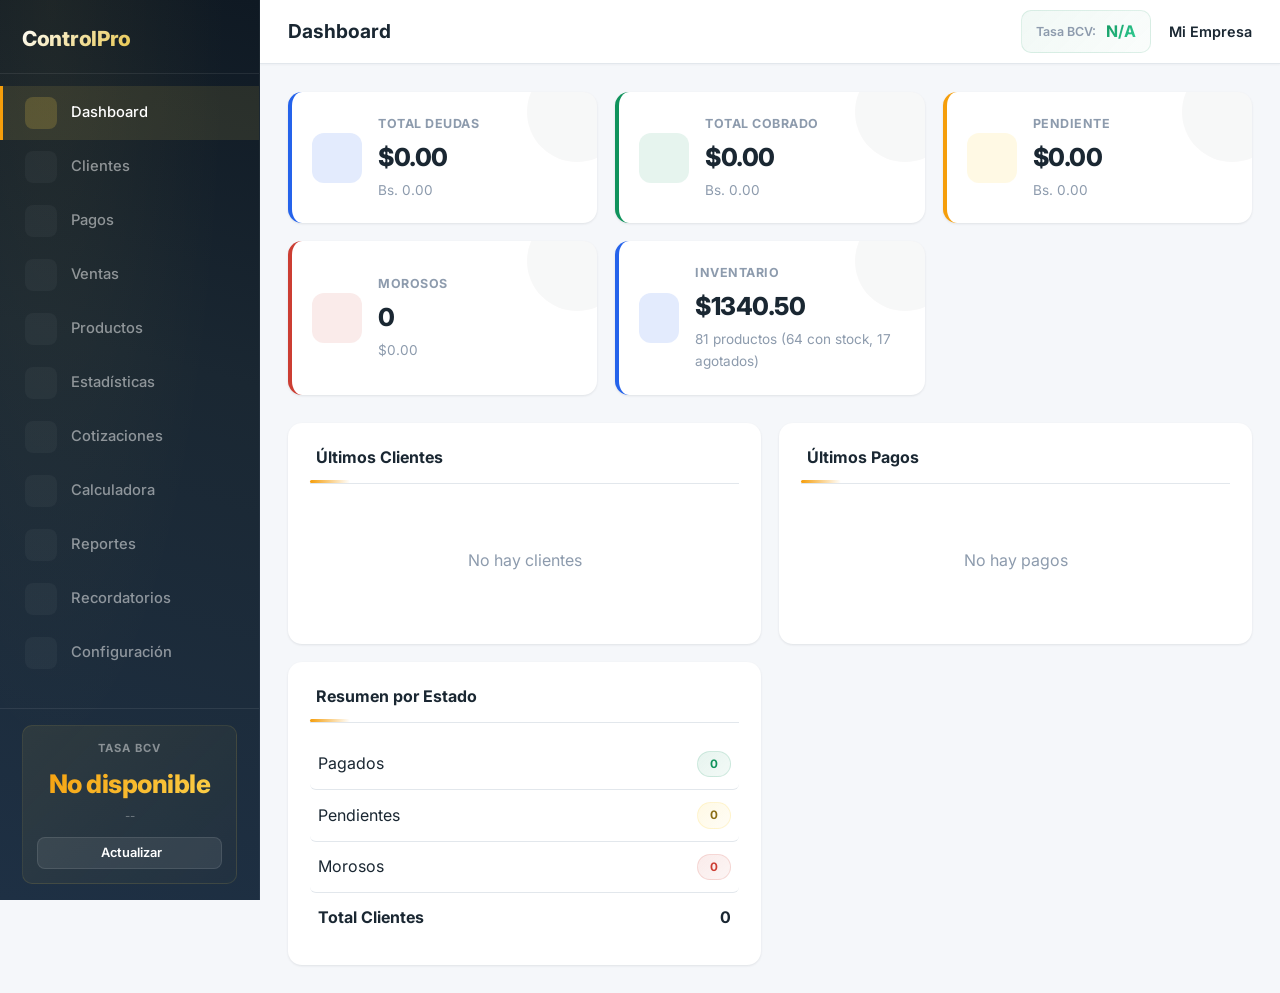
==== commit c98a6fa3: "Add viewer mode (?viewer=1) for read-only sharing" ====
--- a/index.html
+++ b/index.html
@@ -89,7 +89,7 @@
                     <span class="bcv-label">Tasa BCV</span>
                     <span class="bcv-value" id="tasaBCV">Cargando...</span>
                     <span class="bcv-date" id="fechaBCV">--</span>
-                    <button class="btn-refresh" onclick="obtenerTasas()" title="Actualizar">🔄 Actualizar</button>
+                        <button class="btn-refresh" onclick="obtenerTasas()" title="Actualizar"><i data-lucide="refresh-cw" style="width:14px;height:14px;vertical-align:middle;margin-right:4px;"></i> Actualizar</button>
                 </div>
             </div>
         </aside>
@@ -204,7 +204,7 @@
                 
                 <div class="filters-bar">
                     <div class="search-box">
-                        <input type="text" id="buscarPago" placeholder="🔍 Buscar pago...">
+                        <input type="text" id="buscarPago" placeholder="Buscar pago...">
                     </div>
                     <div class="date-filter">
                         <input type="date" id="fechaDesde" placeholder="Desde">
@@ -267,7 +267,7 @@
                         <div class="products-grid" id="productsGridVenta"></div>
                     </div>
                     <div class="pos-cart" id="posPanelCarrito">
-                        <h3>🛍️ Carrito</h3>
+                        <h3><i data-lucide="shopping-bag" style="width:16px;height:16px;vertical-align:middle;margin-right:4px;"></i> Carrito</h3>
                         <div class="cart-items" id="cartItems">
                             <p class="empty-cart">Carrito vacío</p>
                         </div>
@@ -463,14 +463,14 @@
                 <div class="cotizador-container" id="cotizadorForm" style="display:none;">
                     <div class="cotizador-grid">
                         <div class="cotizador-productos">
-                            <h3>Productos</h3>
+                            <h3><i data-lucide="package" style="width:16px;height:16px;vertical-align:middle;margin-right:4px;"></i> Productos</h3>
                             <div class="search-box">
                                 <input type="text" id="buscarProductoCotizacion" placeholder="🔍 Buscar producto..." oninput="buscarProductoParaCotizacion()">
                             </div>
                             <div class="products-grid" id="productsGridCotizacion"></div>
                         </div>
                         <div class="cotizador-carrito">
-                            <h3>📝 Detalle Cotización</h3>
+                            <h3><i data-lucide="file-plus" style="width:16px;height:16px;vertical-align:middle;margin-right:4px;"></i> Detalle Cotización</h3>
                             <div class="form-group">
                                 <label>Cliente</label>
                                 <select id="cotizacionCliente">
@@ -510,9 +510,9 @@
                                     <span id="cotizacionTotalBS">Bs. 0.00</span>
                                 </div>
                             </div>
-                            <button class="btn-primary btn-full" onclick="enviarCotizacionWhatsApp()">📱 Enviar por WhatsApp</button>
-                            <button class="btn-secondary btn-full" onclick="guardarCotizacion()">💾 Guardar Cotización</button>
-                            <button class="btn-secondary btn-full" onclick="cancelarCotizacion()">❌ Cancelar</button>
+                            <button class="btn-primary btn-full" onclick="enviarCotizacionWhatsApp()"><i data-lucide="send" style="width:16px;height:16px;vertical-align:middle;margin-right:4px;"></i> Enviar por WhatsApp</button>
+                            <button class="btn-secondary btn-full" onclick="guardarCotizacion()"><i data-lucide="save" style="width:16px;height:16px;vertical-align:middle;margin-right:4px;"></i> Guardar Cotización</button>
+                            <button class="btn-secondary btn-full" onclick="cancelarCotizacion()"><i data-lucide="x" style="width:16px;height:16px;vertical-align:middle;margin-right:4px;"></i> Cancelar</button>
                         </div>
                     </div>
                 </div>
@@ -596,8 +596,8 @@
                 <div class="section-header">
                     <h2>Reportes y Análisis</h2>
                     <div class="report-actions">
-                        <button class="btn-secondary" onclick="exportarCSV()">📥 Exportar CSV</button>
-                        <button class="btn-secondary" onclick="imprimirReporte()">🖨️ Imprimir</button>
+                        <button class="btn-secondary" onclick="exportarCSV()"><i data-lucide="download" style="width:14px;height:14px;vertical-align:middle;margin-right:4px;"></i> Exportar CSV</button>
+                        <button class="btn-secondary" onclick="imprimirReporte()"><i data-lucide="printer" style="width:14px;height:14px;vertical-align:middle;margin-right:4px;"></i> Imprimir</button>
                     </div>
                 </div>
                 
@@ -759,10 +759,10 @@
                     <div class="config-card">
                         <h3><i data-lucide="database" style="width:18px;height:18px;vertical-align:middle;margin-right:6px;"></i> Datos</h3>
                         <div class="config-form">
-                            <button class="btn-secondary" onclick="exportarDatos()">📥 Exportar Todos los Datos</button>
-                            <button class="btn-secondary" onclick="document.getElementById('importarInput').click()">📤 Importar Datos</button>
+                            <button class="btn-secondary" onclick="exportarDatos()"><i data-lucide="download" style="width:14px;height:14px;vertical-align:middle;margin-right:4px;"></i> Exportar Todos los Datos</button>
+                            <button class="btn-secondary" onclick="document.getElementById('importarInput').click()"><i data-lucide="upload" style="width:14px;height:14px;vertical-align:middle;margin-right:4px;"></i> Importar Datos</button>
                             <input type="file" id="importarInput" accept=".json" style="display:none" onchange="importarDatos(event)">
-                            <button class="btn-danger" onclick="limpiarTodosDatos()">🗑️ Limpiar Todos los Datos</button>
+                            <button class="btn-danger" onclick="limpiarTodosDatos()"><i data-lucide="trash-2" style="width:14px;height:14px;vertical-align:middle;margin-right:4px;"></i> Limpiar Todos los Datos</button>
                         </div>
                     </div>
                 </div>
@@ -774,7 +774,7 @@
     <div class="modal" id="clienteModal">
         <div class="modal-content modal-lg">
             <div class="modal-header">
-                <h2 id="clienteModalTitle">Nuevo Cliente</h2>
+                <h2 id="clienteModalTitle"><i data-lucide="user-plus" style="width:20px;height:20px;vertical-align:middle;margin-right:6px;"></i> Nuevo Cliente</h2>
                 <span class="close-modal" onclick="cerrarModal('clienteModal')">&times;</span>
             </div>
             <form id="clienteForm">
@@ -862,7 +862,7 @@
     <div class="modal" id="pagoModal">
         <div class="modal-content">
             <div class="modal-header">
-                <h2>Registrar Pago</h2>
+                <h2><i data-lucide="credit-card" style="width:20px;height:20px;vertical-align:middle;margin-right:6px;"></i> Registrar Pago</h2>
                 <span class="close-modal" onclick="cerrarModal('pagoModal')">&times;</span>
             </div>
             <form id="pagoForm">
@@ -914,7 +914,7 @@
     <div class="modal" id="detallesModal">
         <div class="modal-content modal-lg">
             <div class="modal-header">
-                <h2>Detalles del Cliente</h2>
+                <h2><i data-lucide="eye" style="width:20px;height:20px;vertical-align:middle;margin-right:6px;"></i> Detalles del Cliente</h2>
                 <span class="close-modal" onclick="cerrarModal('detallesModal')">&times;</span>
             </div>
             <div id="detallesContenido"></div>
@@ -925,7 +925,7 @@
     <div class="modal" id="productoModal">
         <div class="modal-content">
             <div class="modal-header">
-                <h2 id="productoModalTitle">Nuevo Producto</h2>
+                <h2 id="productoModalTitle"><i data-lucide="package" style="width:20px;height:20px;vertical-align:middle;margin-right:6px;"></i> Nuevo Producto</h2>
                 <span class="close-modal" onclick="cerrarModal('productoModal')">&times;</span>
             </div>
             <form id="productoForm">
@@ -976,7 +976,7 @@
     <div class="modal" id="detalleVentaModal">
         <div class="modal-content modal-lg">
             <div class="modal-header">
-                <h2>Detalle de Venta</h2>
+                <h2><i data-lucide="receipt" style="width:20px;height:20px;vertical-align:middle;margin-right:6px;"></i> Detalle de Venta</h2>
                 <span class="close-modal" onclick="cerrarModal('detalleVentaModal')">&times;</span>
             </div>
             <div id="detalleVentaContenido"></div>
@@ -987,7 +987,7 @@
     <div class="modal" id="clienteRapidoModal">
         <div class="modal-content">
             <div class="modal-header">
-                <h2>Nuevo Cliente (Rápido)</h2>
+                <h2><i data-lucide="user-plus" style="width:20px;height:20px;vertical-align:middle;margin-right:6px;"></i> Nuevo Cliente (Rápido)</h2>
                 <span class="close-modal" onclick="cerrarModal('clienteRapidoModal')">&times;</span>
             </div>
             <form id="clienteRapidoForm">
@@ -1021,7 +1021,7 @@
     <div class="modal" id="detalleCotizacionModal">
         <div class="modal-content modal-lg">
             <div class="modal-header">
-                <h2>Detalle de Cotización</h2>
+                <h2><i data-lucide="file-text" style="width:20px;height:20px;vertical-align:middle;margin-right:6px;"></i> Detalle de Cotización</h2>
                 <span class="close-modal" onclick="cerrarModal('detalleCotizacionModal')">&times;</span>
             </div>
             <div id="detalleCotizacionContenido"></div>
